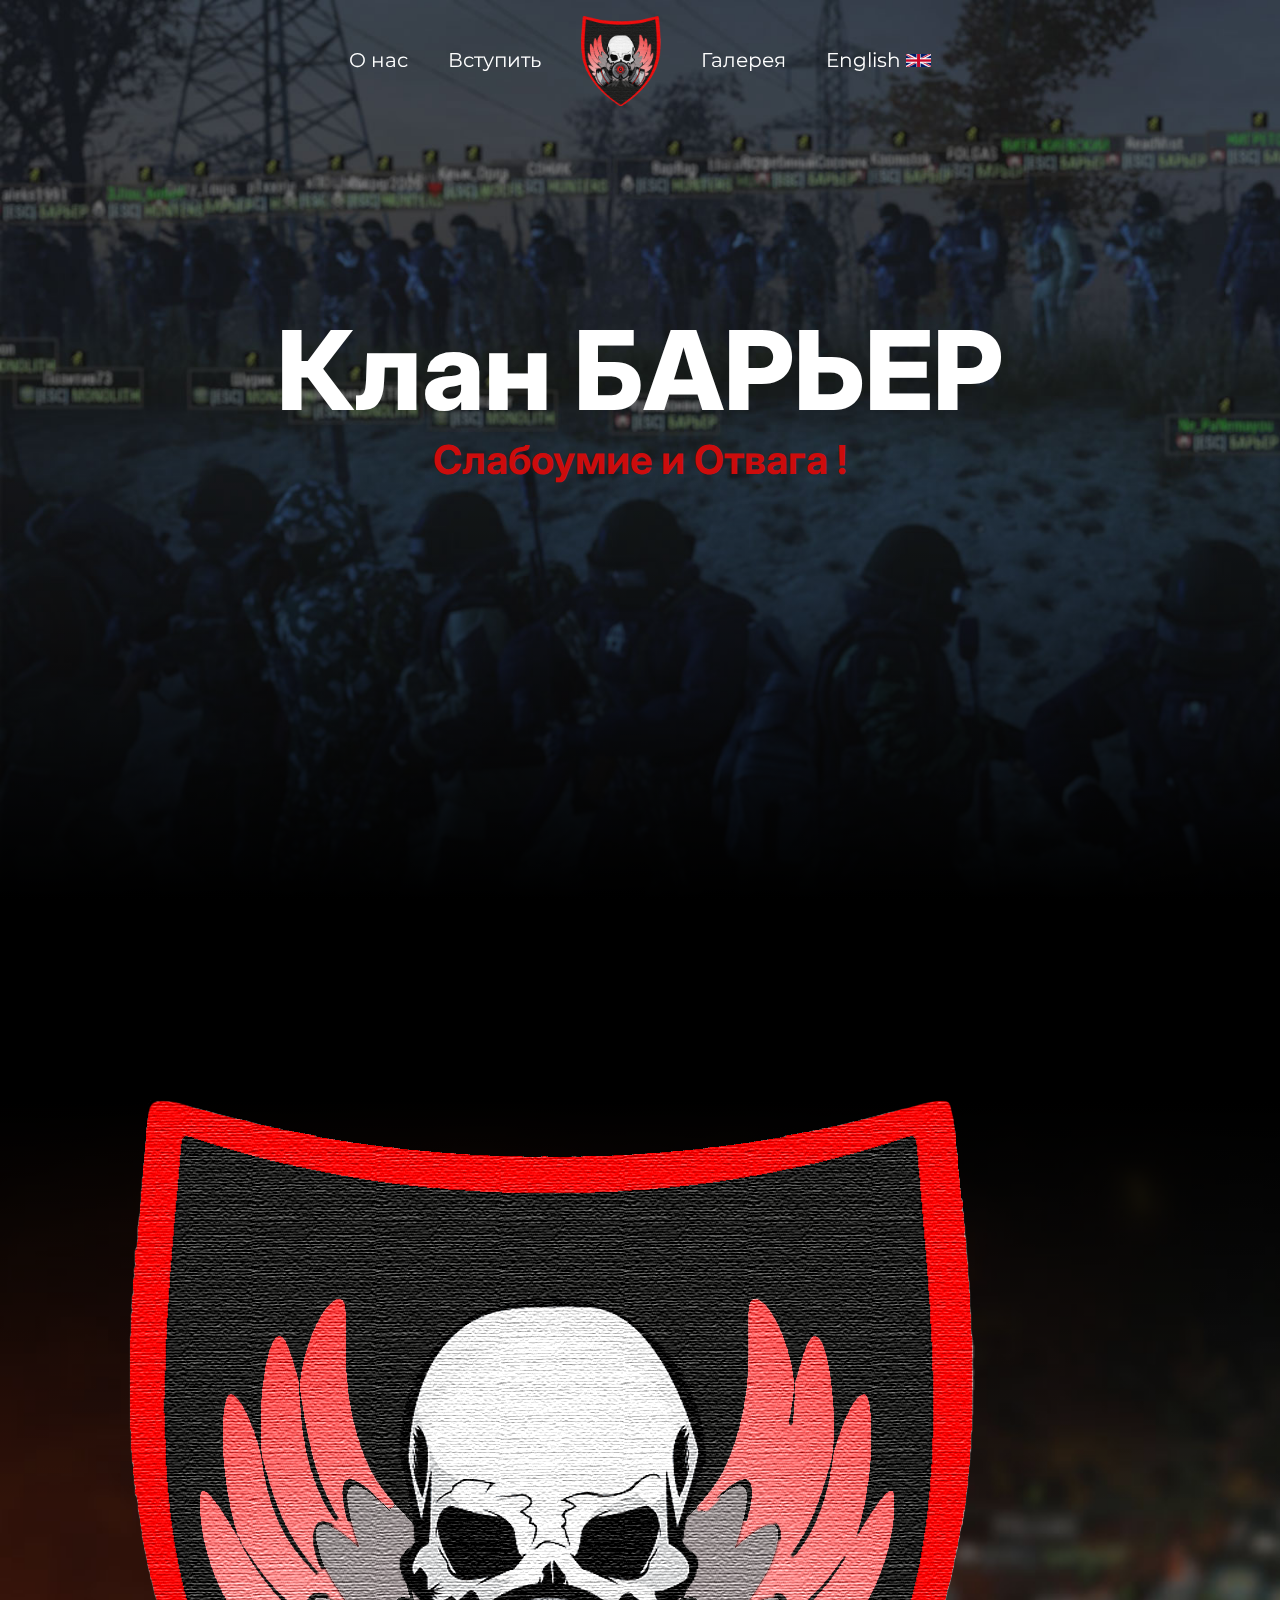
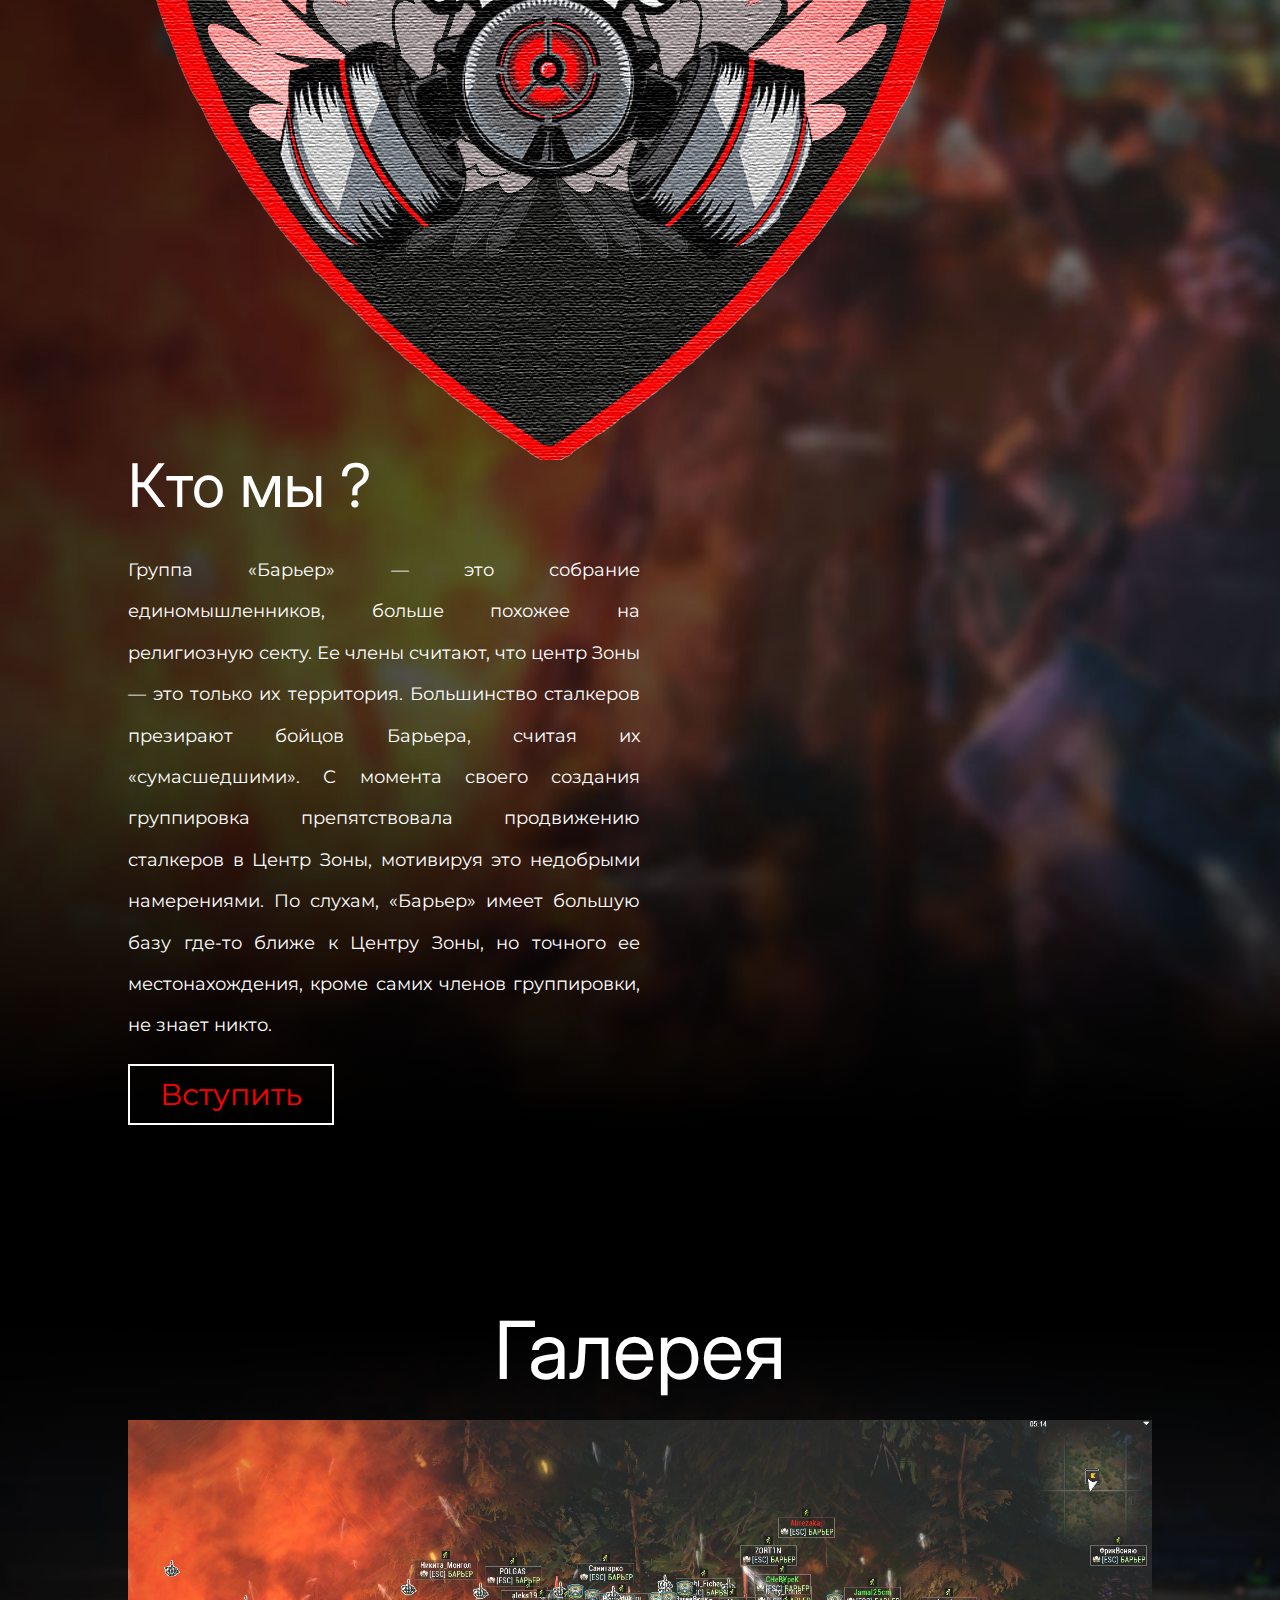
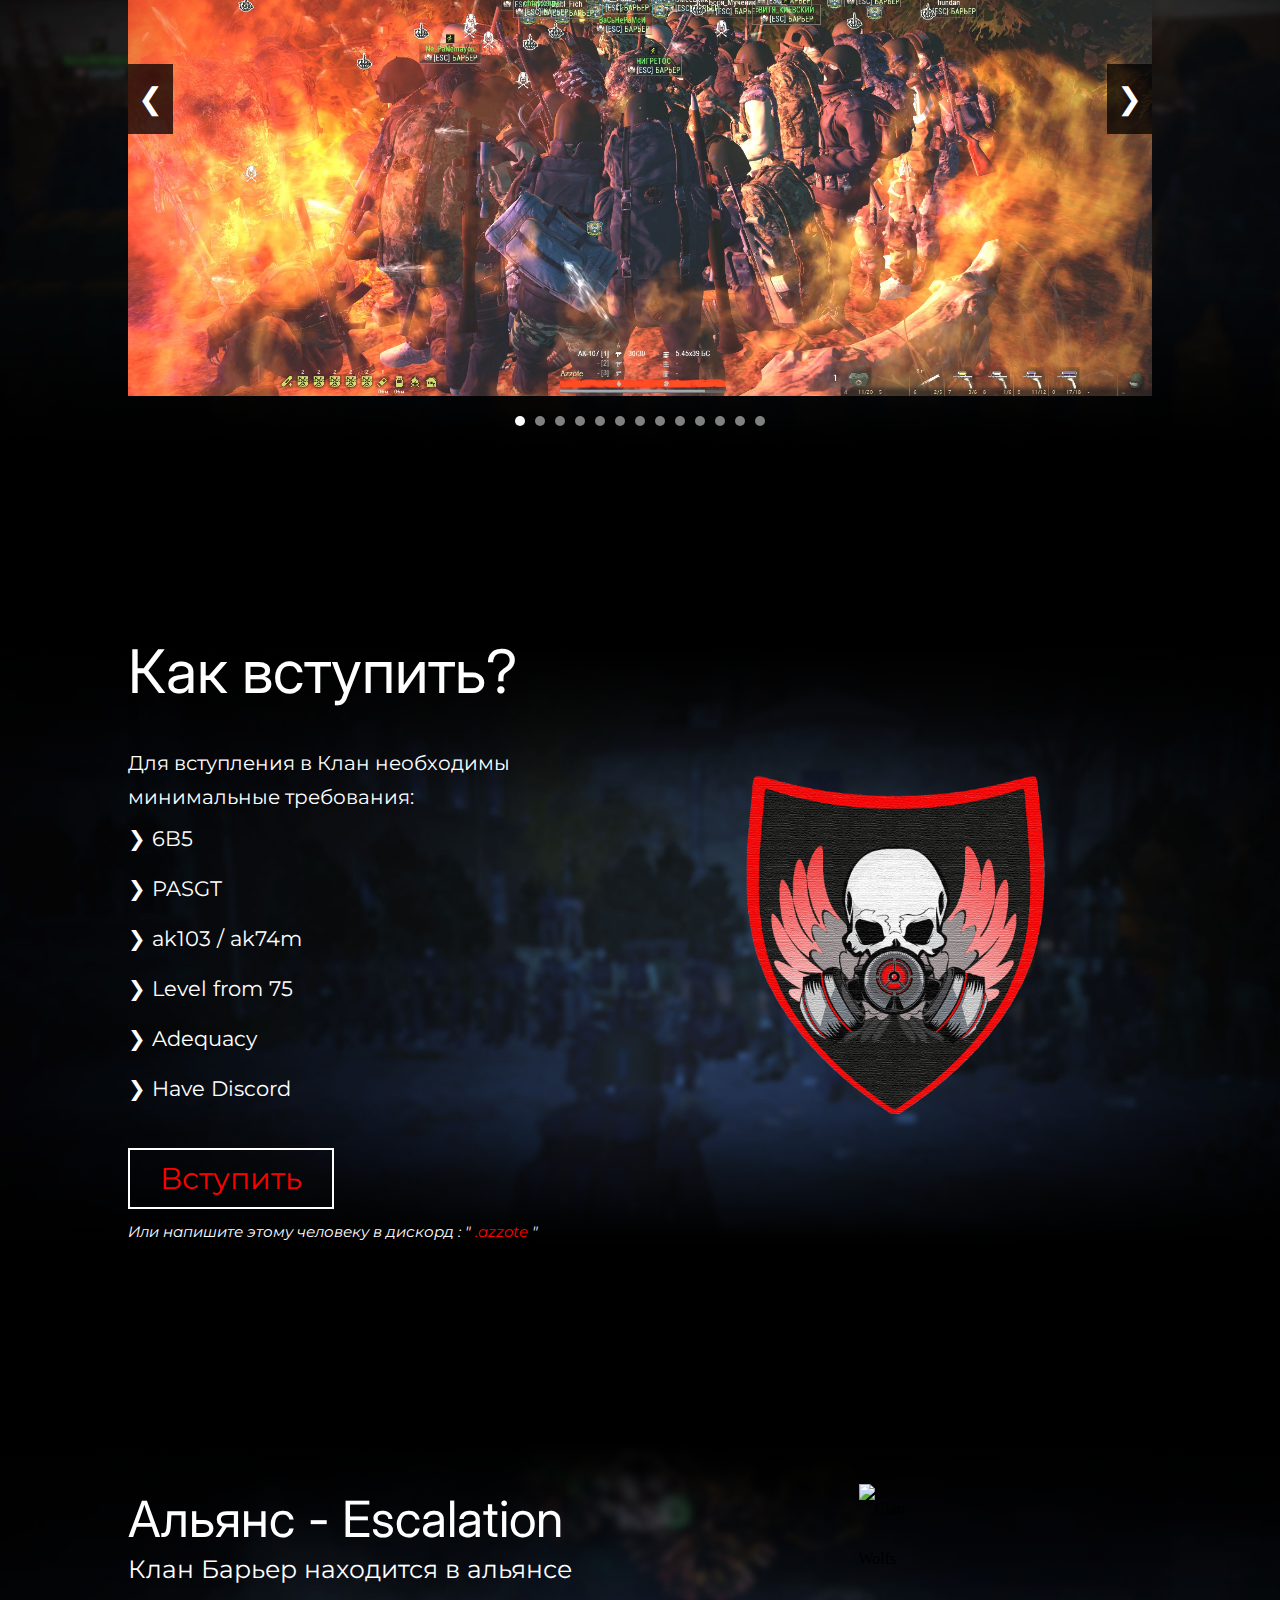
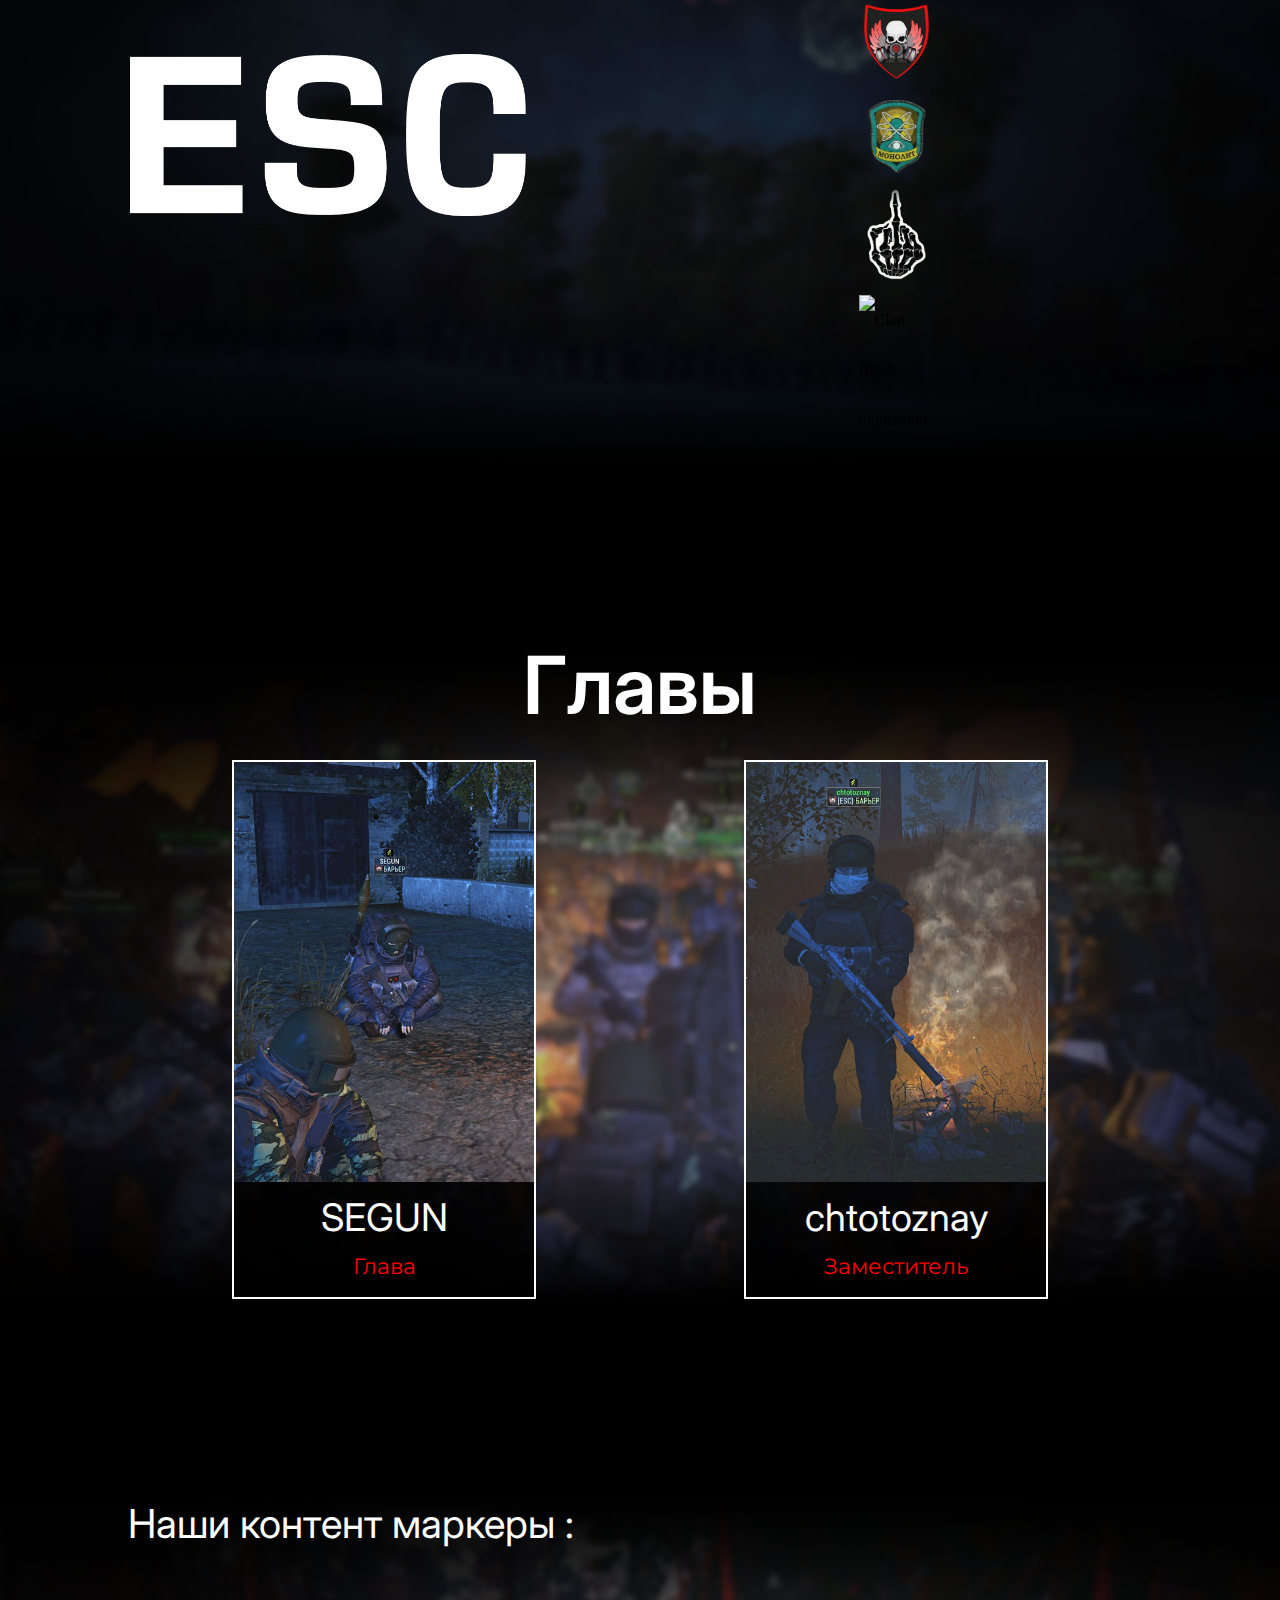
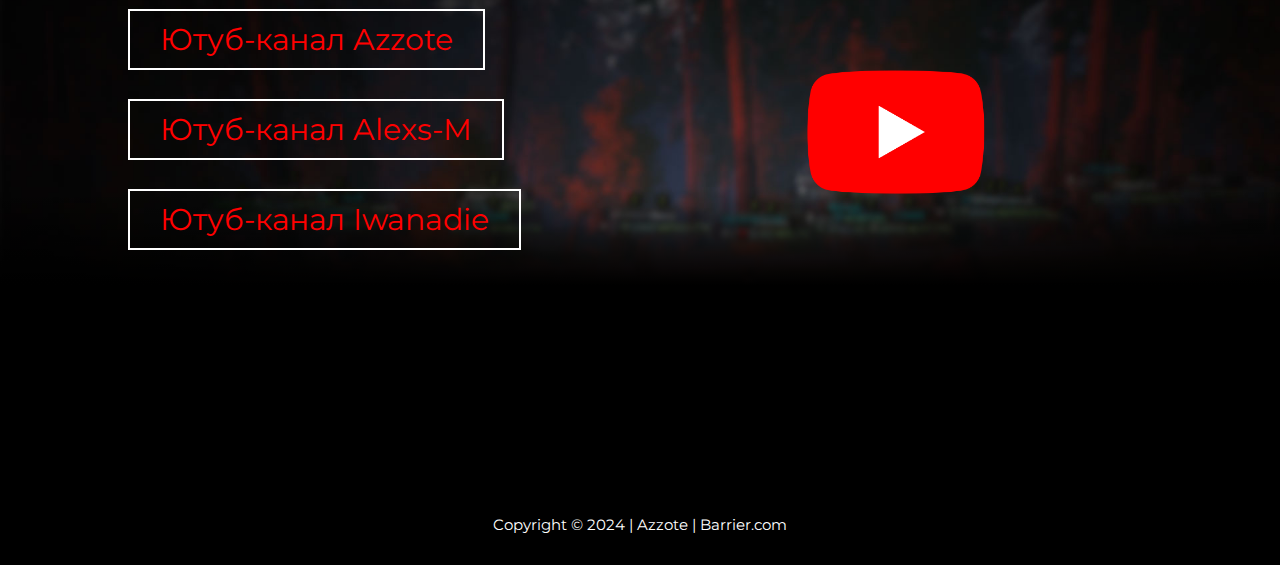
==== index-ru.html @ dd67d9db "Add files via upload" ====
<!DOCTYPE html>
<html lang="en">
<head>
    <meta charset="UTF-8">
    <meta name="viewport" content="width=device-width, initial-scale=1.0">
    <!--FONTS-->
    <link rel="preconnect" href="https://fonts.googleapis.com">
    <link rel="preconnect" href="https://fonts.gstatic.com" crossorigin>
    <link href="https://fonts.googleapis.com/css2?family=Chango&family=Concert+One&family=Montserrat:ital,wght@0,100..900;1,100..900&display=swap" rel="stylesheet">
    <link href="https://fonts.googleapis.com/css2?family=Chango&family=Concert+One&family=Inter:wght@100..900&family=Montserrat:ital,wght@0,100..900;1,100..900&display=swap" rel="stylesheet">
    <link href="https://fonts.googleapis.com/css2?family=Concert+One&display=swap" rel="stylesheet">
    <!--CSS-->
    <link href="style.css" rel="stylesheet">
    <!--ICONE-->
    <link rel="icon" type="image/x-icon" href="./images/logo.png">
    <!--TITLE-->
    <title>БАРЬЕР</title>
</head>
<body>

    <!--HEADER-->
    <header>
        <div class="degrader">
            <div class="content wrapper">
                <nav class="col col-6" id="nav">
                    <ul class="flex-centre row">
                        <li class="off"><a href="#qui-somment-nous">О нас</a></li>
                        <li><a href="#comment-intergrer">Вступить</a></li>
                        <li><img class="logo-nav" src="./images/logo.png" alt="логотип-клана"></li>
                        <li class="off"><a href="#galerie">Галерея</a></li>
                        <li><a href="./index.html">English <img class="langue off" src="./images/langue-anglais.png"></a></li>
                    </ul>
                </nav>
        
                <section class="banniere flex-centre colone col col-6">
                    <h1>Клан БАРЬЕР</h1>
                    <h2>Слабоумие и Отвага !</h2>
                </section>
            </div>
        </div>
    </header>

    <!--ZONE NOIR-->
    <section id="qui-somment-nous"  class="zone-noir"></section>

    <!--MAIN-->
    <main>
        <!--QUI SOMMENT NOUS-->
        <section class="qui-somment-nous">
            <div class="degrader-2">
                <div class="content wrapper">
                    <div class="col col-3 flex-centre">
                        <img src="./images/logo.png" alt="логотип-клана">
                    </div>
                    <div class="col col-3">
                        <h3>Кто мы ?</h3>
                        <p>Группа «Барьер» — это собрание единомышленников, больше похожее на религиозную секту. Ее члены считают, что центр Зоны — это только их территория. Большинство сталкеров презирают бойцов Барьера, считая их «сумасшедшими». С момента своего создания группировка препятствовала продвижению сталкеров в Центр Зоны, мотивируя это недобрыми намерениями. По слухам, «Барьер» имеет большую базу где-то ближе к Центру Зоны, но точного ее местонахождения, кроме самих членов группировки, не знает никто.</p>
                        <a href="#comment-intergrer">Вступить</a>
                    </div>
                </div>
            </div>
        </section>

        <!--ZONE NOIR-->
        <section id="galerie" class="zone-noir"></section>

        <!--GELERIE-->
        <section class="galerie">
            <div class="degrader-2">
                <div class="content wrapper">
                    <div class="col col-6">
                        <h3>Галерея</h3>
                        <div class="gallery-container">
                            <div class="gallery">
                                <img src="./images/galerie/galerie-1.jpg" alt="галерея изображений-1">
                                <img src="./images/galerie/galerie-2.jpg" alt="галерея изображений-2">
                                <img src="./images/galerie/galerie-3.png" alt="галерея изображений-3">
                                <img src="./images/galerie/galerie-4.png" alt="галерея изображений-4">
                                <img src="./images/galerie/galerie-5.jpg" alt="галерея изображений-5">
                                <img src="./images/galerie/galerie-6.jpg" alt="галерея изображений-6">
                                <img src="./images/galerie/galerie-7.jpg" alt="галерея изображений-7">
                                <img src="./images/galerie/galerie-8.jpg" alt="галерея изображений-8">
                                <img src="./images/galerie/galerie-9.jpg" alt="галерея изображений-9">
                                <img src="./images/galerie/galerie-10.jpg" alt="галерея изображений-10">
                                <img src="./images/galerie/galerie-11.jpg" alt="галерея изображений-11">
                                <img src="./images/galerie/galerie-12.jpg" alt="галерея изображений-12">
                                <img src="./images/galerie/galerie-13.jpg" alt="галерея изображений-13">
                            </div>
                            <div class="navigation">
                                <div class="prev">&#10094;</div>
                                <div class="next">&#10095;</div>
                            </div>
                            <div class="dots"></div>
                        </div>
                    </div>
                </div>
            </div>
        </section>

        <!--ZONE NOIR-->
        <section id="comment-intergrer" class="zone-noir"></section>

        <!--COMMENT INTEGRER-->
        <section class="comment-intergrer">
            <div class="degrader-2">
                <div class="content wrapper">
                    <div class="col col-3">
                        <h3>Как вступить?</h3>
                        <p>Для вступления в Клан необходимы минимальные требования:</p>
                        <ul class="back">
                            <li>&#10095; 6B5</li>
                            <li>&#10095; PASGT</li>
                            <li>&#10095; ak103 / ak74m</li>
                            <li>&#10095; Level from 75</li>
                            <li>&#10095; Adequacy</li>
                            <li>&#10095; Have Discord</li>
                        </ul>
                        <a href="https://discord.gg/MMHfWuxh">Вступить</a>
                        <p>Или напишите этому человеку в дискорд : "<span class="red"> .azzote </span>"</p>                    
                    </div>
                    <div class="col col-3 flex-centre">
                        <img src="./images/logo.png">
                    </div>
                </div>
            </div>
        </section>

        <!--ZONE NOIR-->
        <section id="ALIANCE" class="zone-noir"></section>

        <!--ALIANCE-->
        <section class="aliance">
            <div class="degrader-2">
                <div class="content wrapper">
                    <div class="col col-3">
                        <h3>Альянс - Escalation</h3>
                        <p>Клан Барьер находится в альянсе</p>
                        <div class="flex-off">
                            <img class="logo-ESC" src="./images/aliance/logo-ESC.png" alt="logo aliance Escalation">
                        </div>
                    </div>
                    <div class="col col-3 flex-centre colone liste-logo-clans">
                        <img src="./images/aliance/logo-wolfs.png" alt="Clan Wolfs">
                        <img src="./images/aliance/barriere.png" alt="Clan Barriere">
                        <img src="./images/aliance/monolith.png" alt="Clan Monolith">
                        <img src="./images/aliance/scorn.png" alt="Clan Scorn">
                        <img src="" alt="Clan Black inquisition">
                    </div>
                </div>
            </div>
        </section>

        <!--ZONE NOIR-->
        <section id="commandors" class="zone-noir"></section>

        <!--COMMANDERS-->
        <section class="commandors">
            <div class="degrader-2">
                <div class="content wrapper">
                    <div class="col col-6">
                        <h3>Главы</h3>
                    </div>
                    <div class="col col-3">
                        <div class="box">
                            <div>
                                <img src="./images/chef.jpg" alt="photo-chief">
                            </div>
                            <h4>SEGUN</h4>
                            <p>Глава</p>
                        </div>
                    </div>
                    <div class="col col-3">
                        <div class="box">
                            <div>
                                <img src="./images/sous-chef.jpg" alt="photo-sous-chief">
                            </div>
                            <h4>chtotoznay</h4>
                            <p>Заместитель</p>
                        </div>
                    </div>
                </div>
            </div>
        </section>

        <!--ZONE NOIR-->
        <section id="nos-mackers-de-contenue" class="zone-noir"></section>

        <!--NOS MACKERS DE CONTENUE-->
        <section class="nos-mackers-de-contenue">
            <div class="degrader-2">
                <div class="content wrapper">
                    <div class="col col-6">
                        <h3>Наши контент маркеры :</h3>
                    </div>
                    <div class="col col-3">
                        <ul>
                            <li><a href="https://www.youtube.com/channel/UCKwwTq1JqTWRzMQctlSP5Tg">Ютуб-канал Azzote</a></li>
                            <li><a href="https://www.youtube.com/@aleksm9999">Ютуб-канал Alexs-M</a></li>
                            <li><a href="https://www.youtube.com/@iwannadie5964">Ютуб-канал Iwanadie</a></li>
                        </ul>
                    </div>
                    <div class="col col-3 flex-centre">
                        <ul>
                            <img src="./images/logo_youtube.png">
                        </ul>
                    </div>
                </div>
            </div>
        </section>

    </main>

    <!--ZONE NOIR-->
    <section class="zone-noir"></section>

    <!--FOOTER-->
    <footer>
        <div class="degrader-2">
            <div class="content wrapper">
                <div class="col col-6">
                    <p>Copyright © 2024 | Azzote | Barrier.com</p>
                </div>
            </div>
        </div>
    </footer>

    <script src="script.js"></script>
</body>
</html>
---- style.css ----
/***********************BASE***********************/

html {
    scroll-behavior: smooth;
}

body {
    margin: 0;
    padding: 0;
}

main {
    margin: 0;
    padding: 0;
}

ul {
    list-style-type: none;
    padding: 0;
}

a {
    text-decoration: none;
}

.zone-noir {
    background-color: black;
    height: 200px;
}

h1, h2, h3, h4, h5 {
    font-family: "Inter", sans-serif;
}

/*font-family: "Concert One", sans-serif;*/

p, a, li {
    font-family: "Montserrat", sans-serif;
}

.degrader-2 {
    background-image: linear-gradient(to bottom, #000000, #ffffff00, #ffffff00, #ffffff00, #000000);
}

/***FLEX***/

.flex {
    display: flex;
}

.flex-centre {
    display: flex;
    justify-content: center;
    align-items: center;
}

.row {
    flex-direction: row;
}

.colone {
    flex-direction: column;
}

/***********************GRILLE-RESPONSIVE***********************/

.wrapper {
    width: 1024px;
    height: auto;
    margin: 0 auto;
}

.content {
    display: flex;
    flex-wrap: wrap;
    flex-direction: row;
}

.col {
    line-height: 50px;
}

.col-1 {
    flex-basis: calc(100% / 6);
    background-color: rgb(14, 14, 198);
    overflow: hidden;
}

.col-2 {
    flex-basis: calc(100% / 3);
    background-color: red;
    overflow: hidden;
}

.col-3 {
    flex-basis: calc(100% / 2);
}

.col-4 {
    flex-basis: calc(100% * 2 / 3);
    background-color: blueviolet;
}

.col-5 {
    flex-basis: calc(100% * 5 / 6);
    background-color: rgb(229, 229, 16);
}

.col-6 {
    flex-basis: calc(100%);
}

@media (max-width: 480px) {

    .wrapper {
        width: 100%;
    }

    .col-1, .col-2, .col-3, .col-4, .col-5, .col-6 {
        flex-basis: 100%
    }

    .off {
        display: none;
    }

    h3 {
        font-weight: 400;
    }

}  

/***********************HEADER***********************/

header {
    background-image: url("./images/fonds/banniere.jpg");
    background-size: cover;
    height: 100vh;
}

.degrader {
    background-image: linear-gradient(to bottom, #ffffff00, #ffffff00, #000000);
    height: 100vh;
}

/************NAV************/

header nav {
    transition: background-color 0.4s ease;
    position: fixed;
    z-index: 1;
    left: 0;
    right: 0;
    margin: 0 auto;
}

header nav li {
    cursor: pointer;
    margin-right: 40px;
    transition: 0.4s all;
}

header nav li:last-child {
    margin-right: 0;
}

header nav .li-nav-un, .li-nav-deux, .li-nav-trois, .li-nav-quatre, .li-nav-cinq {
    animation: appear 1s ease forwards;
    transform: translateY(-50px);
    opacity: 0;
}

header nav .li-nav-un {
    animation: appear 1s ease forwards;
}

header nav .li-nav-deux {
    animation: appear 1.2s ease forwards;
}

header nav .li-nav-trois {
    animation: appear 1.4s ease forwards;
}

header nav .li-nav-quatre {
    animation: appear 1.6s ease forwards;
}

header nav .li-nav-cinq {
    animation: appear 1.8s ease forwards;
}

@keyframes appear {
    from {
        opacity: 0; 
        transform: translateY(-50px);
    }
    to {
        opacity: 1;
        transform: translateY(0px);
    }
}

header nav li a {
    cursor: pointer;
    font-weight: 400;
    color: rgb(255, 255, 255);
    font-size: 20px;
    transition: 0.4s all;
}

header nav li a:hover {
    color: rgb(168, 168, 168);
}

header nav .li-nav-cinq a:hover img {
    opacity: 0.5;
}

header nav .li-nav-cinq:hover {
    transform: scale(0.5);
}

.logo-nav {
    transition: width 0.4s ease;
    display: block;
    width: 80px;
}

.langue {
    width: 25px;
    height: 13px;
    transition: 0.4s all;
}

@media (max-width: 480px) {

    header nav li a {
        font-size: 15px;
    }

}  

/************BANNIERE************/

.banniere {
    height: 100vh;
}

.banniere h1 {
    font-weight: 800;
    color: white;
    text-align: center;
    font-size: 110px;
    margin: 150px 0 40px ;
}

.banniere h2 {
    font-weight: 700;
    text-align: center;
    color: rgb(204, 12, 12);
    font-size: 40px;
    margin: 0 0 220px 0;
}

@media (max-width: 480px) {

    .banniere h1 {
        font-size: 35px;
        margin: 150px 0 0 0 ;
    }

    .banniere h2 {
        font-size: 20px;
        margin: 0 0 170px 0;
    }

}  

/***********************MAIN***********************/

/************QUI SOMMENT NOUS************/

.qui-somment-nous {
    background-image: url("./images/fonds/fond-1.jpg");
    background-size: cover;
}

.logo-aparaissante img {
    width: 350px;
    object-fit: cover;
    opacity: 0;
    transition: opacity 0.5s ease-in-out;
}

.logo-aparaissante img.visible {
    opacity: 1;
}

.qui-somment-nous h3 {
    font-weight: 400;
    text-align: start;
    color: rgb(255, 255, 255);
    font-size: 60px;
    margin: 0 0 0 0;
}

.qui-somment-nous p {
    font-weight: 400;
    text-align: justify;
    color: rgb(255, 255, 255);
    line-height: 2.3;
    font-size: 18px;
    margin: 40px 0 23px 0;
}

.qui-somment-nous a {
    font-weight: 400;
    text-align: justify;
    color: rgb(255, 0, 0);
    border: 2px solid #ffffff;
    padding: 10px 30px;
    margin: 0;
    font-size: 30px;
    transition: 0.4s all;
}

.qui-somment-nous a:hover {
    color: rgb(138, 0, 0);
}

@media (max-width: 480px) {

    .qui-somment-nous img {
        width: 180px;
    }

    .qui-somment-nous h3 {
        text-align: center;
        font-size: 35px;
        margin: 40px 0 20px 0;
    }

    .qui-somment-nous p {
        line-height: 2.4;
        font-size: 15px;
        margin: 0 30px 23px 30px;
    }
    
    .qui-somment-nous a {
        margin: 0 0 0 30px;
        font-size: 30px;
    }
    
}  

/************GALERIE************/

.galerie {
    background-image: url("./images/fonds/fond-2.jpg");
    background-size: cover;
}

.galerie h3 {
    font-weight: 400;
    text-align: center;
    color: rgb(255, 255, 255);
    font-size: 80px;
    margin: 0 0 45px 0;
}

.gallery-container {
    position: relative;
    overflow: hidden;
}

.gallery {
    display: flex;
}

.gallery img {
    width: 100%;
    transition: transform 0.5s ease;
}

.navigation {
    margin: 0;
    position: absolute;
    top: 39%;
    width: 100%;
    display: flex;
    justify-content: space-between;
    align-items: center;
}

.prev, .next {
    cursor: pointer;
    font-size: 30px;
    color: white;
    background-color: rgba(0, 0, 0, 0.75);
    padding: 10px;
}

.dots {
    text-align: center;
    margin: 0 0 0 0;
}

.dot {
    background-color: rgba(255, 255, 255, 0.5);
    display: inline-block;
    height: 10px;
    width: 10px;
    border-radius: 50%;
    margin: 0 5px;
}

.dot.active {
    background-color: rgb(255, 255, 255);
}

@media (max-width: 480px) {

    .galerie h3 {
        font-size: 35px;
        margin: 0 0 20px 0;
    }

    .navigation {
        top: 32%;
        width: 100%;
    }
} 

/************COMMENT INTERGRER************/

.comment-intergrer {
    background-image: url("./images/fonds/fond-3.jpg");
    background-size: cover;
}

.comment-intergrer h3 {
    font-weight: 400;
    text-align: start;
    color: rgb(255, 255, 255);
    font-size: 60px;
    margin: 0 0 50px 0;
}

.comment-intergrer p {
    font-size: 20px;
    text-align: start;
    color: white;
    margin: 0 0 0 0;
    line-height: 1.7;
}

.comment-intergrer ul {
    margin: 0 0 40px 0;
}

.comment-intergrer li {
    font-size: 21px;
    text-align: start;
    color: white;
}

.comment-intergrer img {
    width: 300px;
}

.comment-intergrer a {
    font-weight: 400;
    text-align: start;
    color: rgb(255, 0, 0);
    border: 2px solid #ffffff;
    padding: 10px 30px;
    font-size: 30px;
    margin: 0;
    transition: 0.4s all;
}

.comment-intergrer a:hover {
    color: rgb(138, 0, 0);
}

.comment-intergrer p:last-child {
    font-style: italic;
    font-size: 15px;
    margin: 10px 0 0 0;
}

.red {
    color: red;
}


@media (max-width: 480px) {

    .comment-intergrer h3 {
        font-size: 35px;
        margin: 0 30px 40px 20px;
    }
    
    .comment-intergrer p {
        font-size: 18px;
        line-height: 1.3;
        margin: 0 0 0 20px;
    }
    
    .comment-intergrer ul {
        margin: 10px 0 30px 30px;
    }
    
    .comment-intergrer li {
        font-size: 21px;
    }
    
    .comment-intergrer a {
        margin: 0 0 0 30px;
        font-size: 30px;
    }

    .comment-intergrer img {
        display: none;
    }

    .comment-intergrer p:last-child {
        font-size: 13px;
        margin: 15px 0 0 30px;
    }

} 

/************ALIANCE************/

.aliance {
    background-image: url("./images/fonds/fond-4.jpg");
    background-size: cover;
}

.aliance h3 {
    font-weight: 400;
    text-align: start;
    color: rgb(255, 255, 255);
    font-size: 50px;
    margin: 50px 0 0 0;
}

.aliance p {
    font-weight: 400;
    text-align: start;
    color: rgb(255, 255, 255);
    font-size: 25px;
    margin: 0 0 50px 0;
}

.aliance .logo-ESC {
    width: 400px;
}

.aliance .liste-logo-clans {
    margin: 40px 0 0 0;
}

.aliance .liste-logo-clans img {
    width: 75px;
    margin-bottom: 15px;
    transition: 0.3s all;
}

.aliance .liste-logo-clans img:hover {
    transform: scale(1.5);
}

@media (max-width: 480px) {

    .aliance h3 {
        text-align: center;
        font-size: 35px;
        margin: 0 0 0 0;
    }
    
    .aliance p {
        text-align: center;
        font-size: 18px;
        margin: 0 0 30px 0;
    }
    
    .aliance .logo-ESC {
        width: 250px;
        margin: 0;
    }

    .aliance .liste-logo-clans {
        margin: 70px 0 0 0;
    }
    
    .aliance .liste-logo-clans img {
        width: 90px;
        margin-bottom: 12px;
        transition: 0.3s all;
    }

    .flex-off {
        display: flex;
        justify-content: center;
    }

    .aliance .liste-logo-clans img:hover {
        transform: scale(1.3);
    }

} 


/************COMMANDOS************/

.commandors {
    background-image: url("./images/fonds/fond-5.jpg");
    background-size: cover;
}

.commandors h3, .commandors h4, .commandors p {
    text-align: center;
    color: rgb(255, 255, 255);
}

.commandors h3 {
    font-weight: 600;
    font-size: 80px;
    margin: 0 0 50px 0;
}

.commandors h4 {
    font-weight: 400;
    font-size: 38px;
    margin: 10px 0 0 0;
}

.commandors p {
    font-size: 22px;
    color: red;
    margin: 0 0 5px 0;
}

.commandors img {
    display: block;
    width: 300px;
    margin: 0 0 0 0;
}

.commandors .box {
    background-color: #000000ce;
    border: 2px solid rgb(255, 255, 255);
    width: fit-content;
    margin: auto;
}

@media (max-width: 480px) {

    .commandors h3 {
        font-size: 35px;
        margin: 0 0 20px 0;
    }
    
    .commandors .box {
        margin-bottom: 50px;
    }
} 

/************nos-mackers-de-contenue************/

.nos-mackers-de-contenue {
    background-image: url("./images/fonds/fond-6.jpg");
    background-size: cover;
}

.nos-mackers-de-contenue h3  {
    font-weight: 400;
    text-align: start;
    color: rgb(255, 255, 255);
    font-size: 40px;
    margin: 0 0 50px 0;
}

.nos-mackers-de-contenue a, .nos-mackers-de-contenue li  {
    color: #ffffff;
}

.nos-mackers-de-contenue li  {
    margin: 0 0 35px 0;
}

.nos-mackers-de-contenue a {
    font-weight: 400;
    text-align: justify;
    color: rgb(255, 0, 0);
    border: 2px solid #ffffff;
    padding: 10px 30px;
    font-size: 30px;
    transition: 0.4s all;
}

.nos-mackers-de-contenue a:hover {
    color: rgb(138, 0, 0);
}

.nos-mackers-de-contenue img {
    width: 180px;
}

@media (max-width: 480px) {

    .nos-mackers-de-contenue h3  {
        font-size: 25px;
        margin: 0 0 30px 20px;
    }

    .nos-mackers-de-contenue li  {
        margin: 0 0 20px 0;
    }

    .nos-mackers-de-contenue a {
        font-size: 15px;
        margin: 0 0 0 35px;
    }

    .nos-mackers-de-contenue img {
        display: none;
    }

} 

/***********************FOOTER***********************/

footer {
    background-color: #000000;
    background-size: cover;
}

footer p {
    color: white;
    text-align: center;
    font-size: 15px;
}

@media (max-width: 480px) {

    footer p {
        font-size: 12px;
    }

}
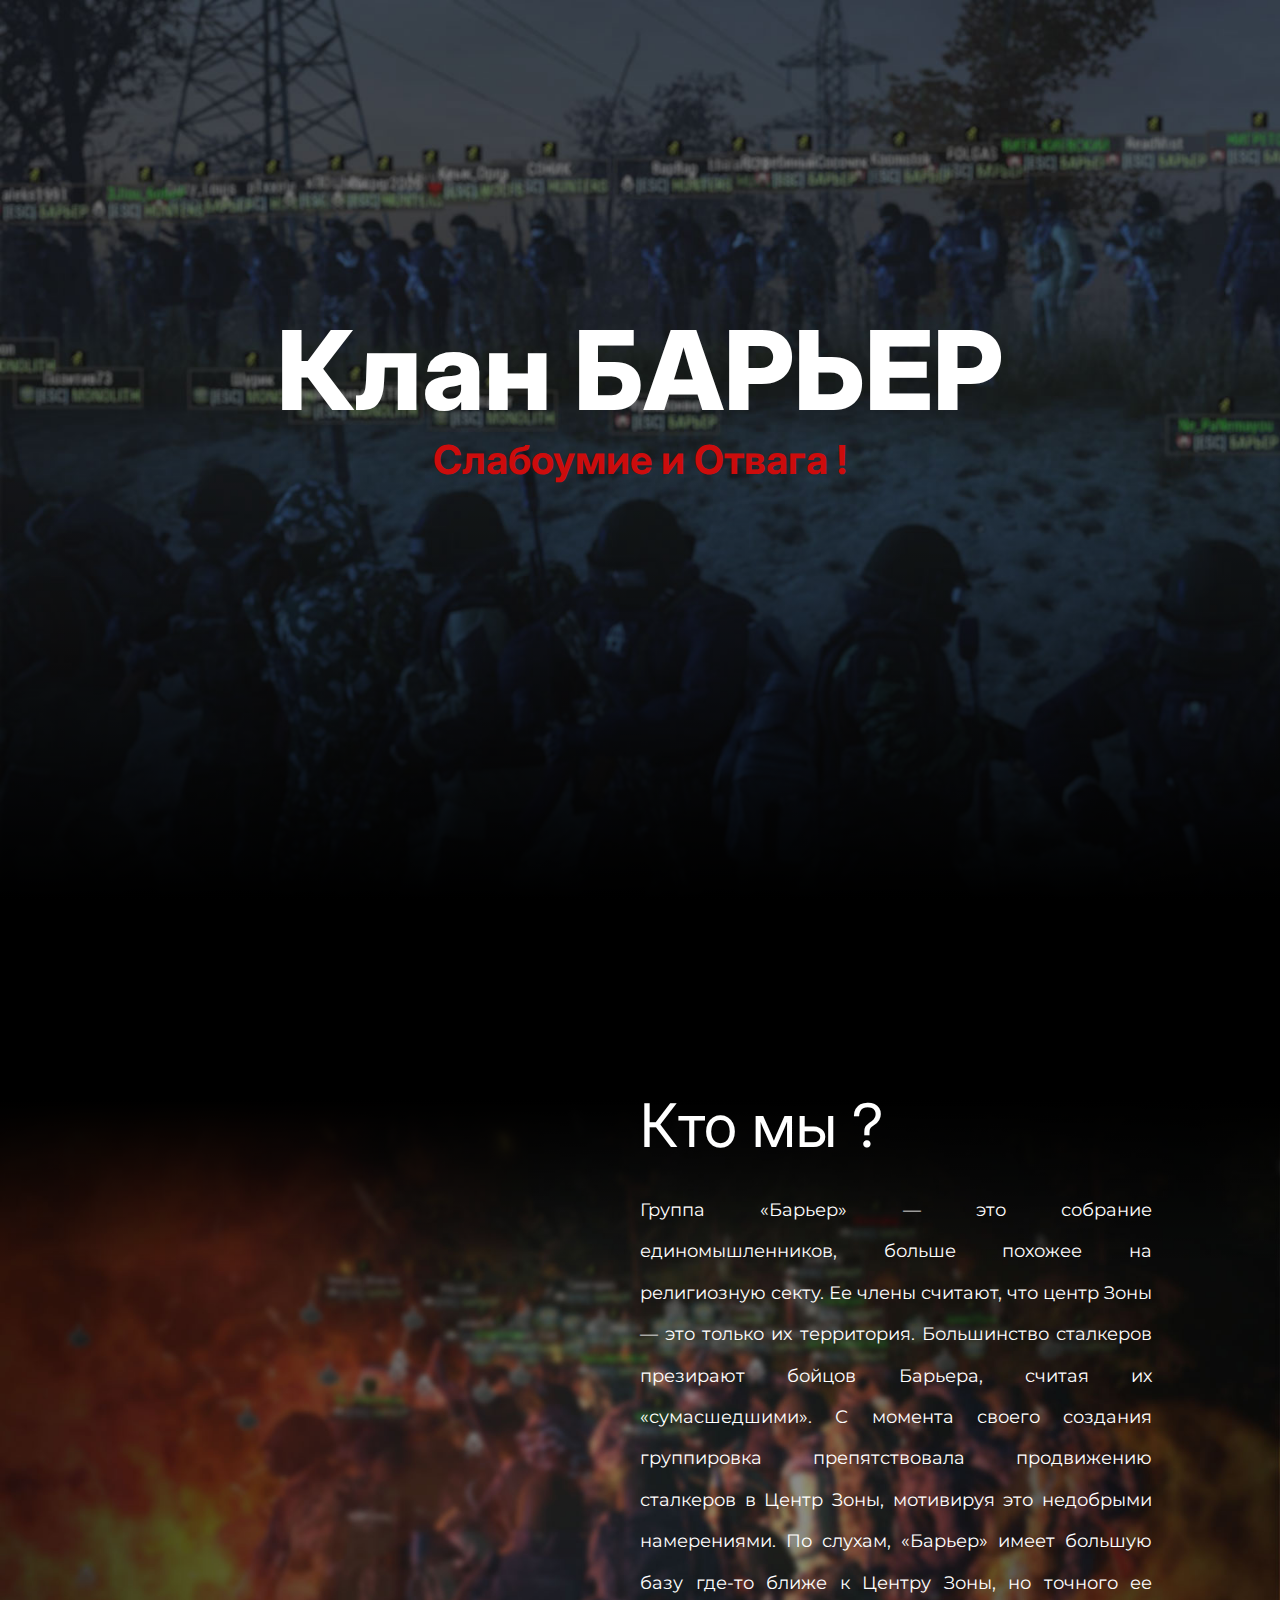
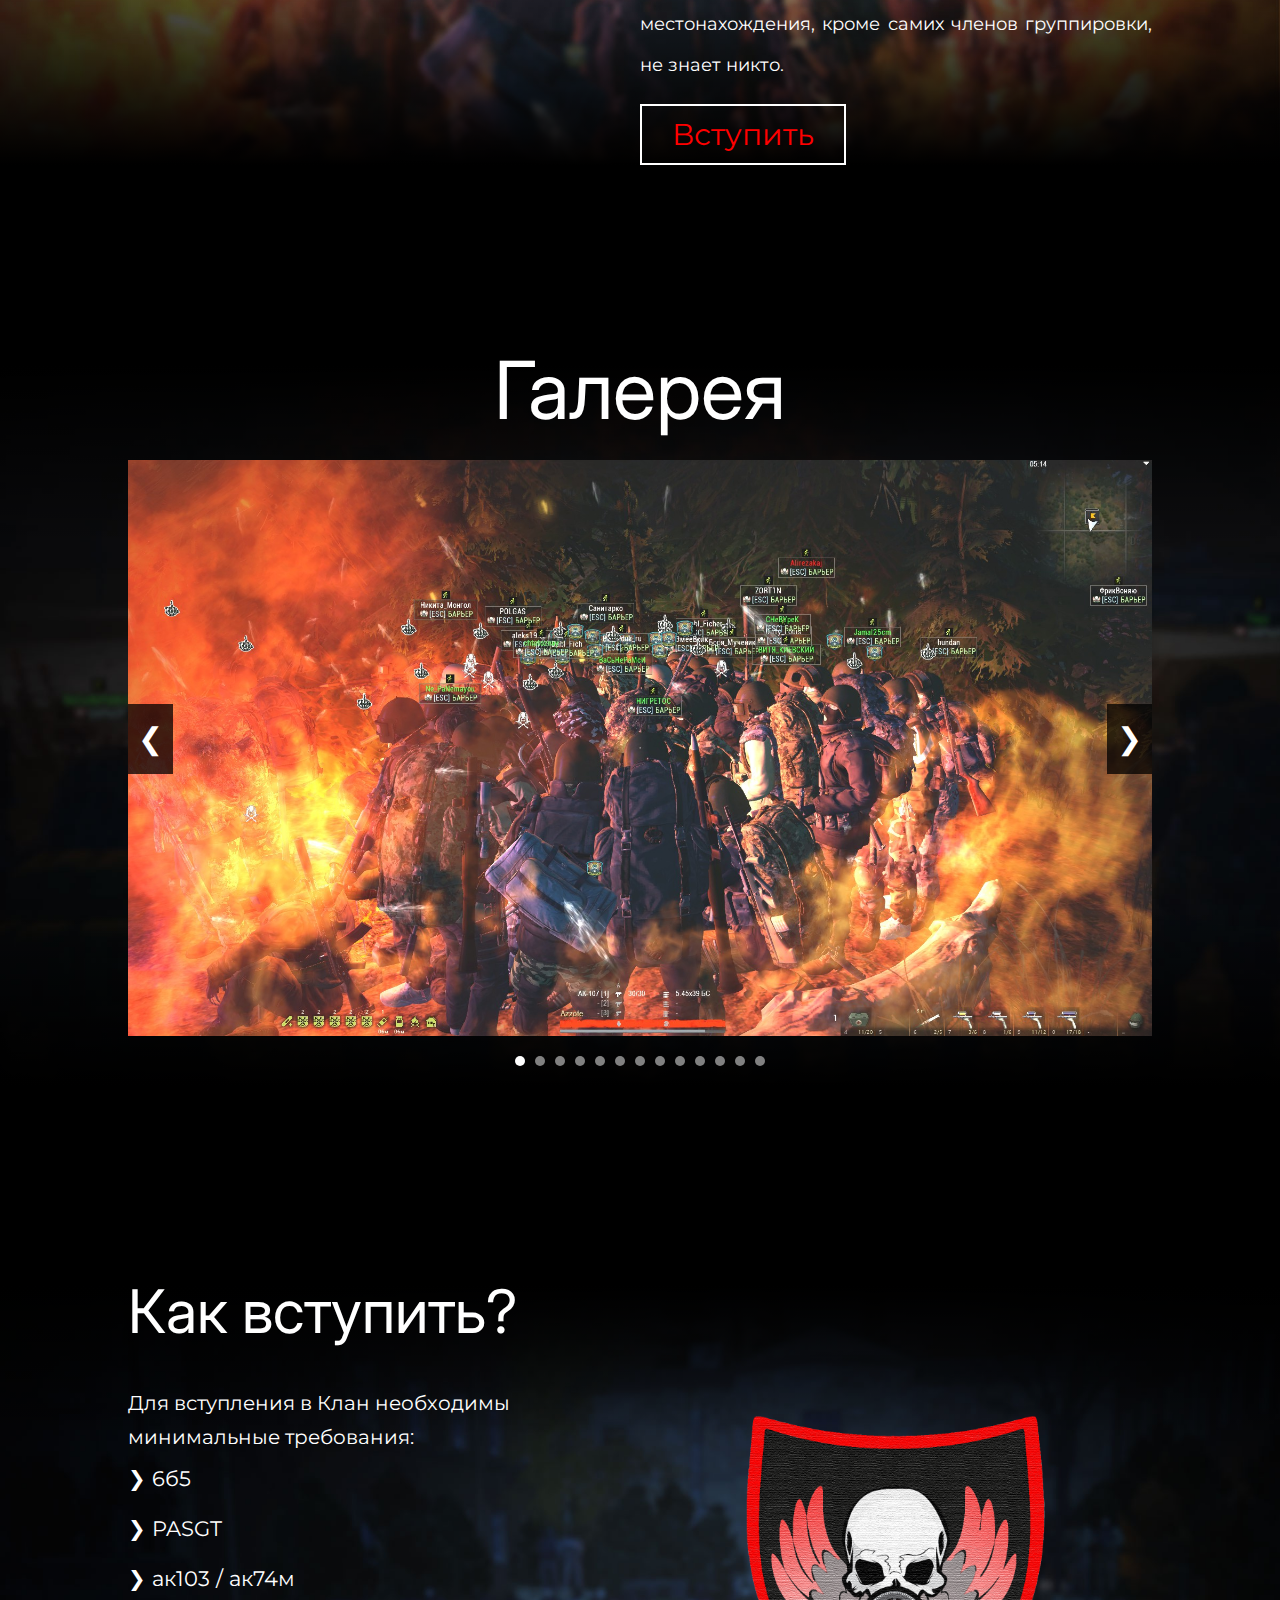
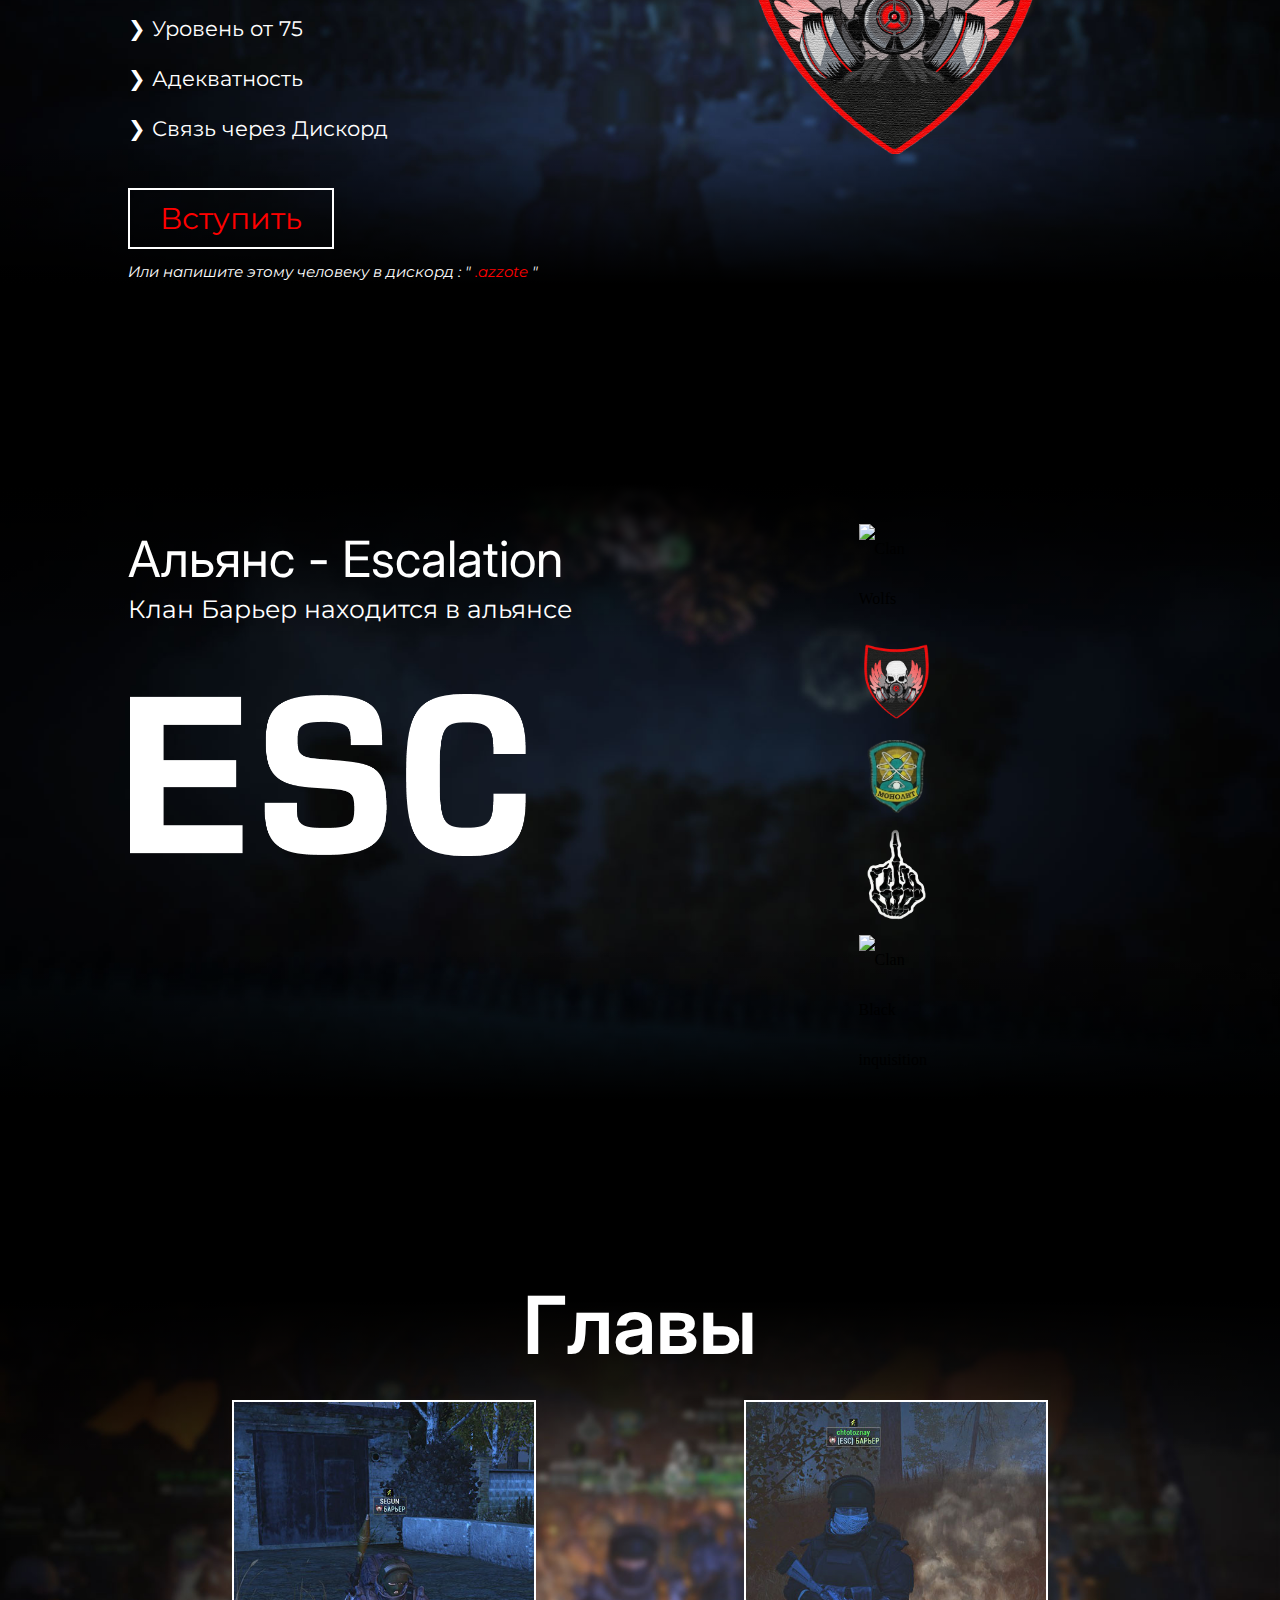
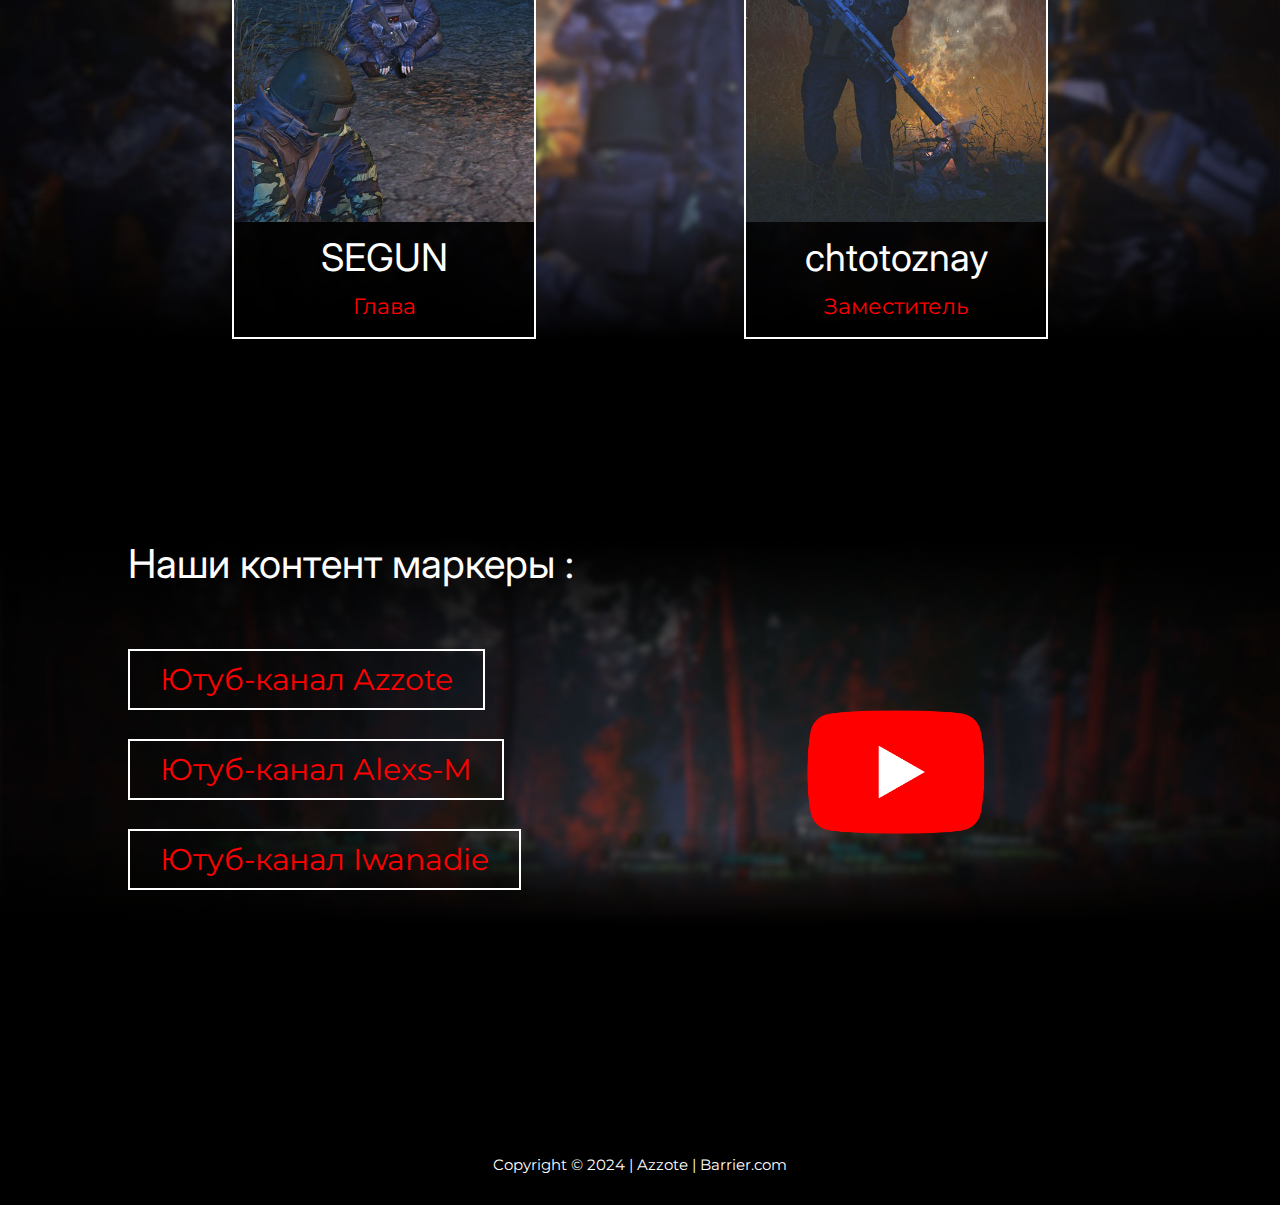
==== commit fb858d0d: "Add files via upload" ====
--- a/index-ru.html
+++ b/index-ru.html
@@ -24,11 +24,11 @@
             <div class="content wrapper">
                 <nav class="col col-6" id="nav">
                     <ul class="flex-centre row">
-                        <li class="off"><a href="#qui-somment-nous">О нас</a></li>
-                        <li><a href="#comment-intergrer">Вступить</a></li>
-                        <li><img class="logo-nav" src="./images/logo.png" alt="логотип-клана"></li>
-                        <li class="off"><a href="#galerie">Галерея</a></li>
-                        <li><a href="./index.html">English <img class="langue off" src="./images/langue-anglais.png"></a></li>
+                        <li class="li-nav-un off"><a href="#qui-somment-nous">О нас</a></li>
+                        <li class="li-nav-deux"><a href="#comment-intergrer">Вступить</a></li>
+                        <li class="li-nav-trois"><img class="logo-nav" src="./images/logo.png" alt="логотип-клана"></li>
+                        <li class="li-nav-quatre off"><a href="#galerie">Галерея</a></li>
+                        <li class="li-nav-cinq"><a href="./index.html">English <img class="langue off" src="./images/langue-anglais.png"></a></li>
                     </ul>
                 </nav>
         
@@ -49,7 +49,7 @@
         <section class="qui-somment-nous">
             <div class="degrader-2">
                 <div class="content wrapper">
-                    <div class="col col-3 flex-centre">
+                    <div class="col col-3 flex-centre logo-aparaissante img">
                         <img src="./images/logo.png" alt="логотип-клана">
                     </div>
                     <div class="col col-3">
@@ -108,12 +108,12 @@
                         <h3>Как вступить?</h3>
                         <p>Для вступления в Клан необходимы минимальные требования:</p>
                         <ul class="back">
-                            <li>&#10095; 6B5</li>
+                            <li>&#10095; 6б5</li>
                             <li>&#10095; PASGT</li>
-                            <li>&#10095; ak103 / ak74m</li>
-                            <li>&#10095; Level from 75</li>
-                            <li>&#10095; Adequacy</li>
-                            <li>&#10095; Have Discord</li>
+                            <li>&#10095; ак103 / ак74м</li>
+                            <li>&#10095; Уровень от 75</li>
+                            <li>&#10095; Адекватность</li>
+                            <li>&#10095; Связь через Дискорд</li>
                         </ul>
                         <a href="https://discord.gg/MMHfWuxh">Вступить</a>
                         <p>Или напишите этому человеку в дискорд : "<span class="red"> .azzote </span>"</p>                    
--- a/style.css
+++ b/style.css
@@ -286,7 +286,7 @@
     background-size: cover;
 }
 
-.logo-aparaissante img {
+.qui-somment-nous img {
     width: 350px;
     object-fit: cover;
     opacity: 0;
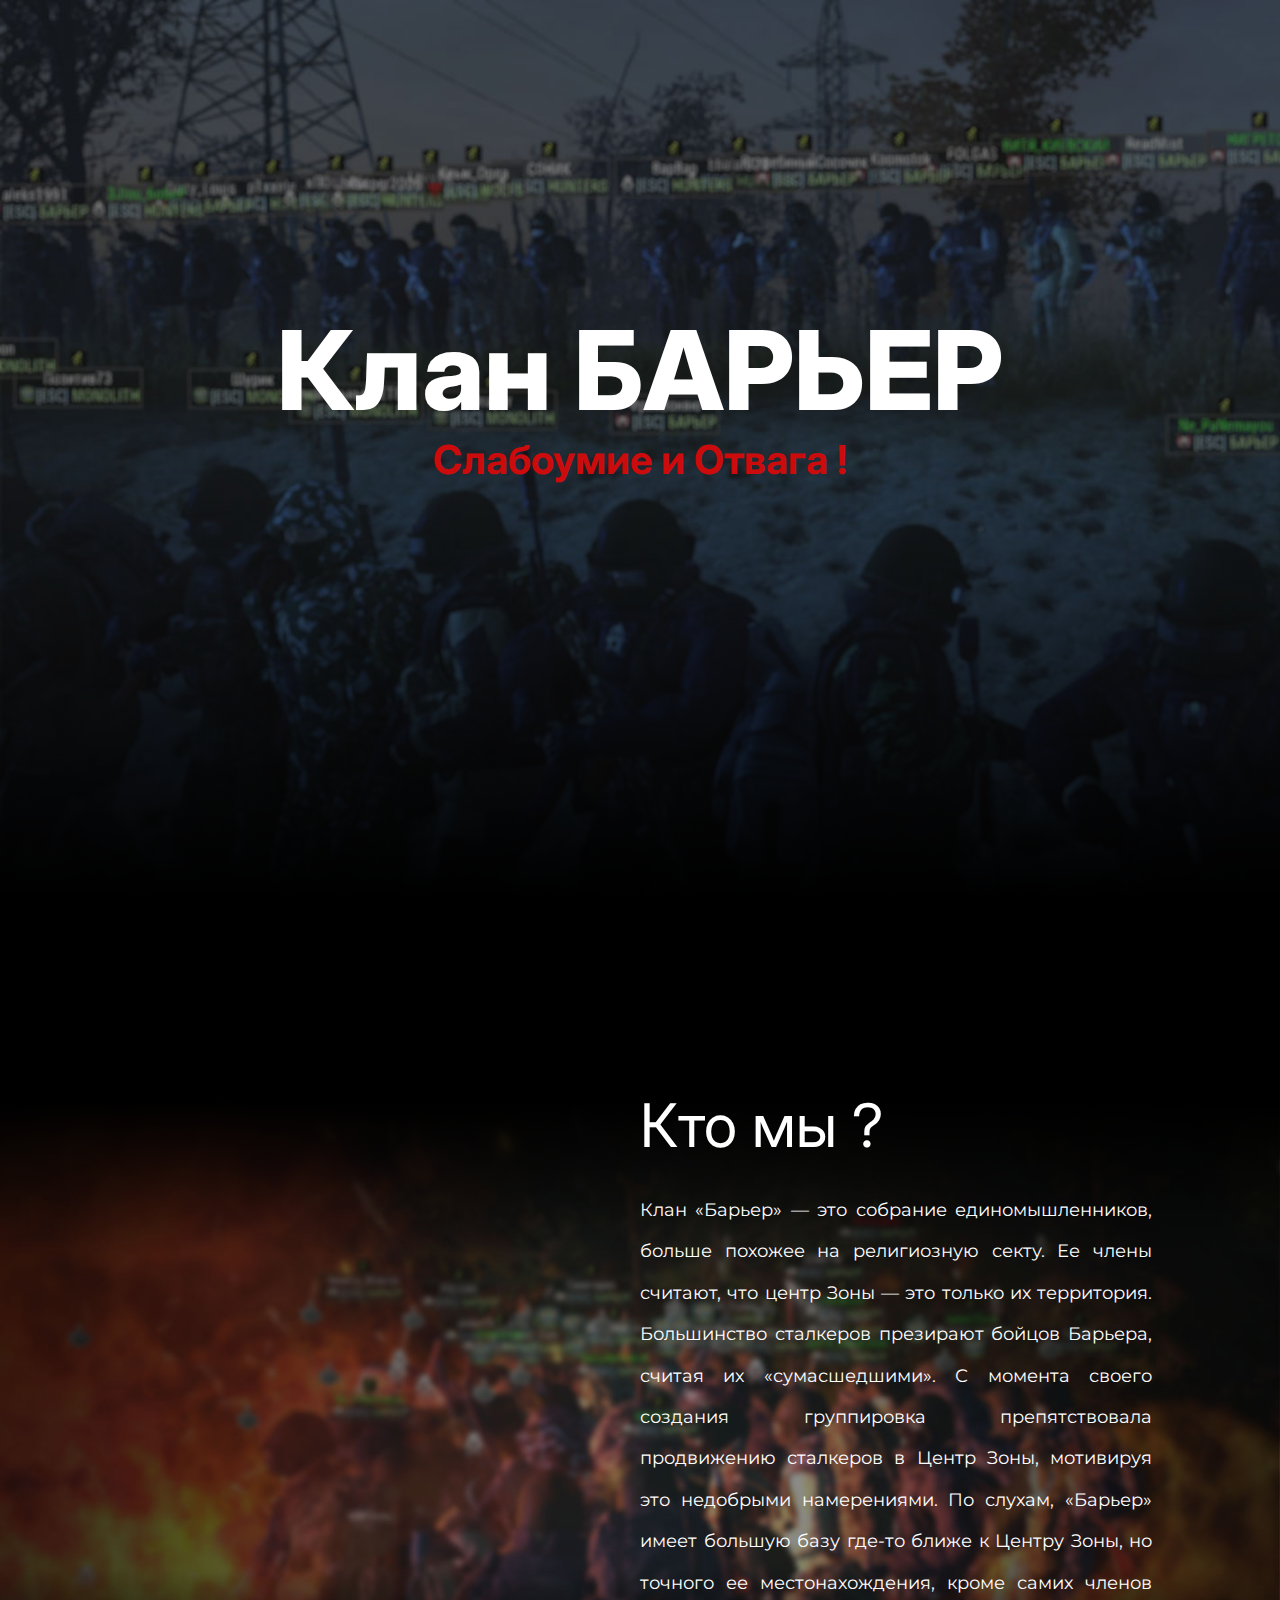
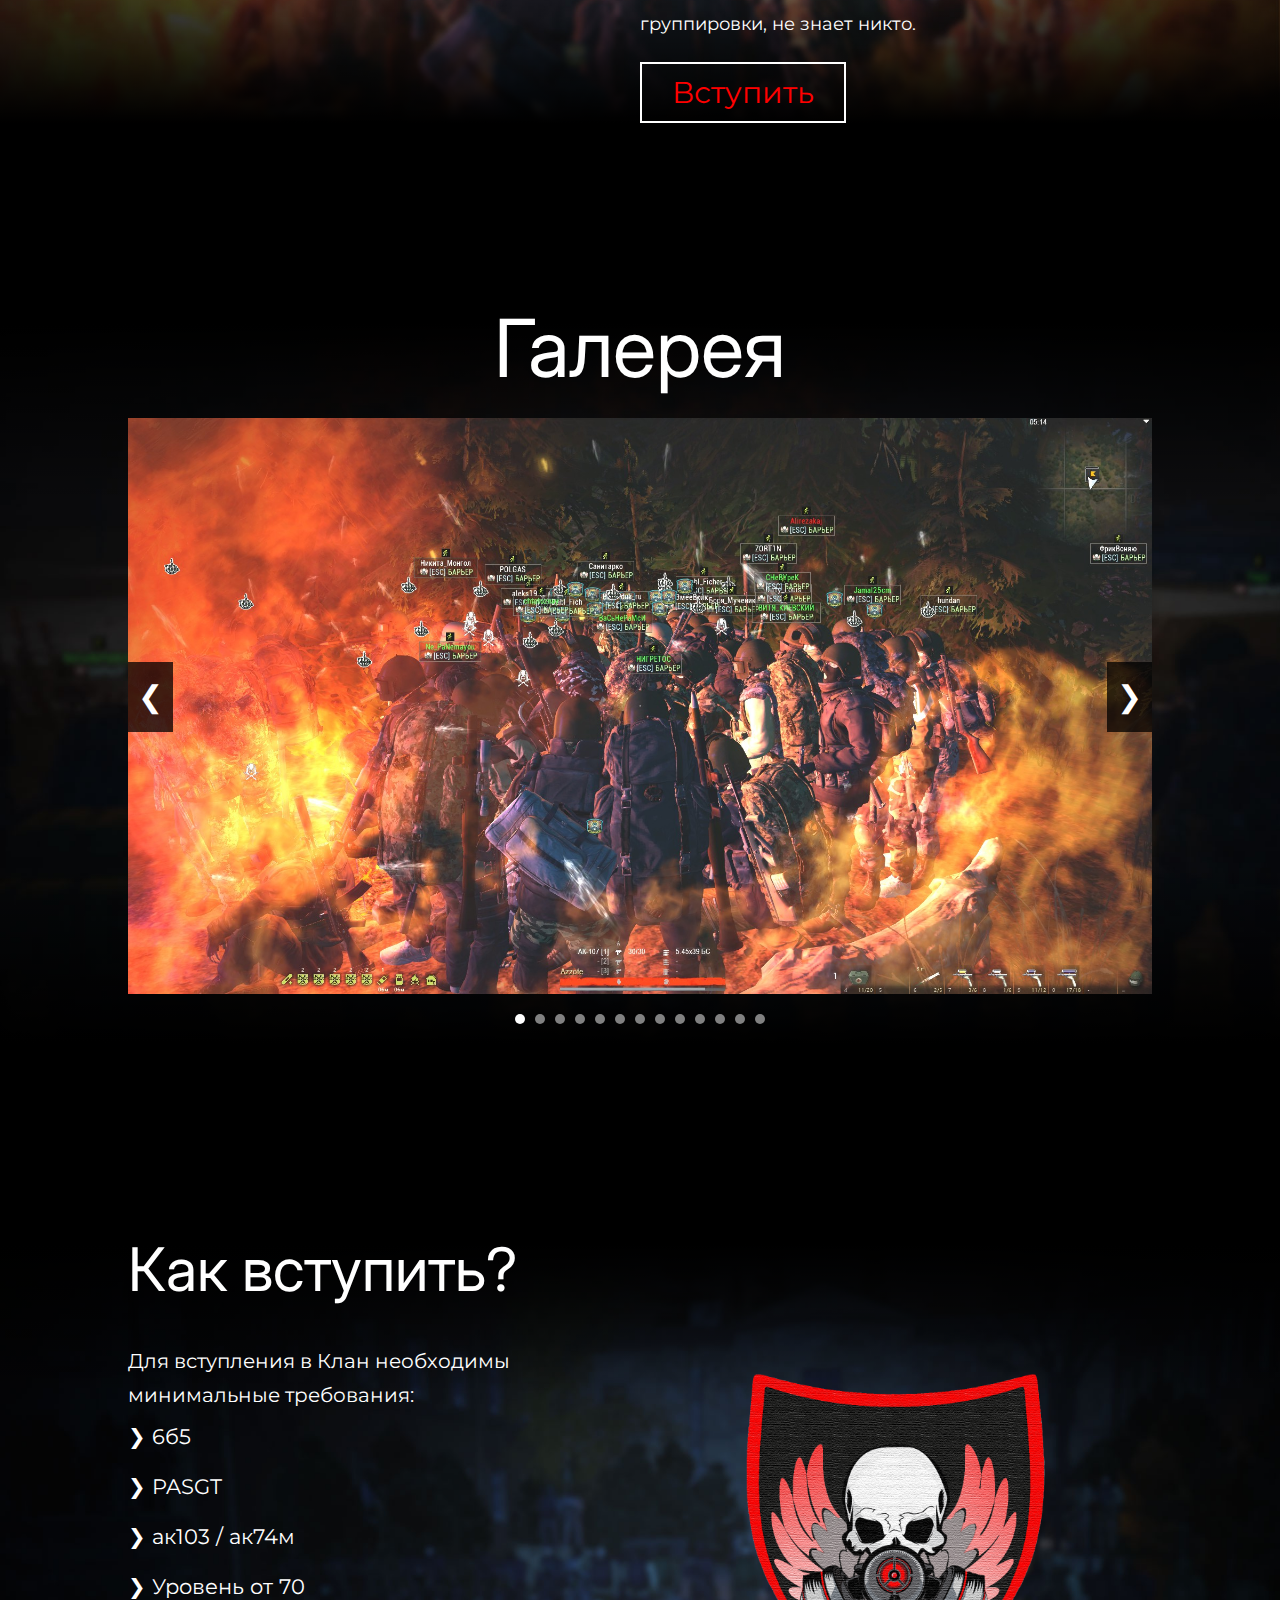
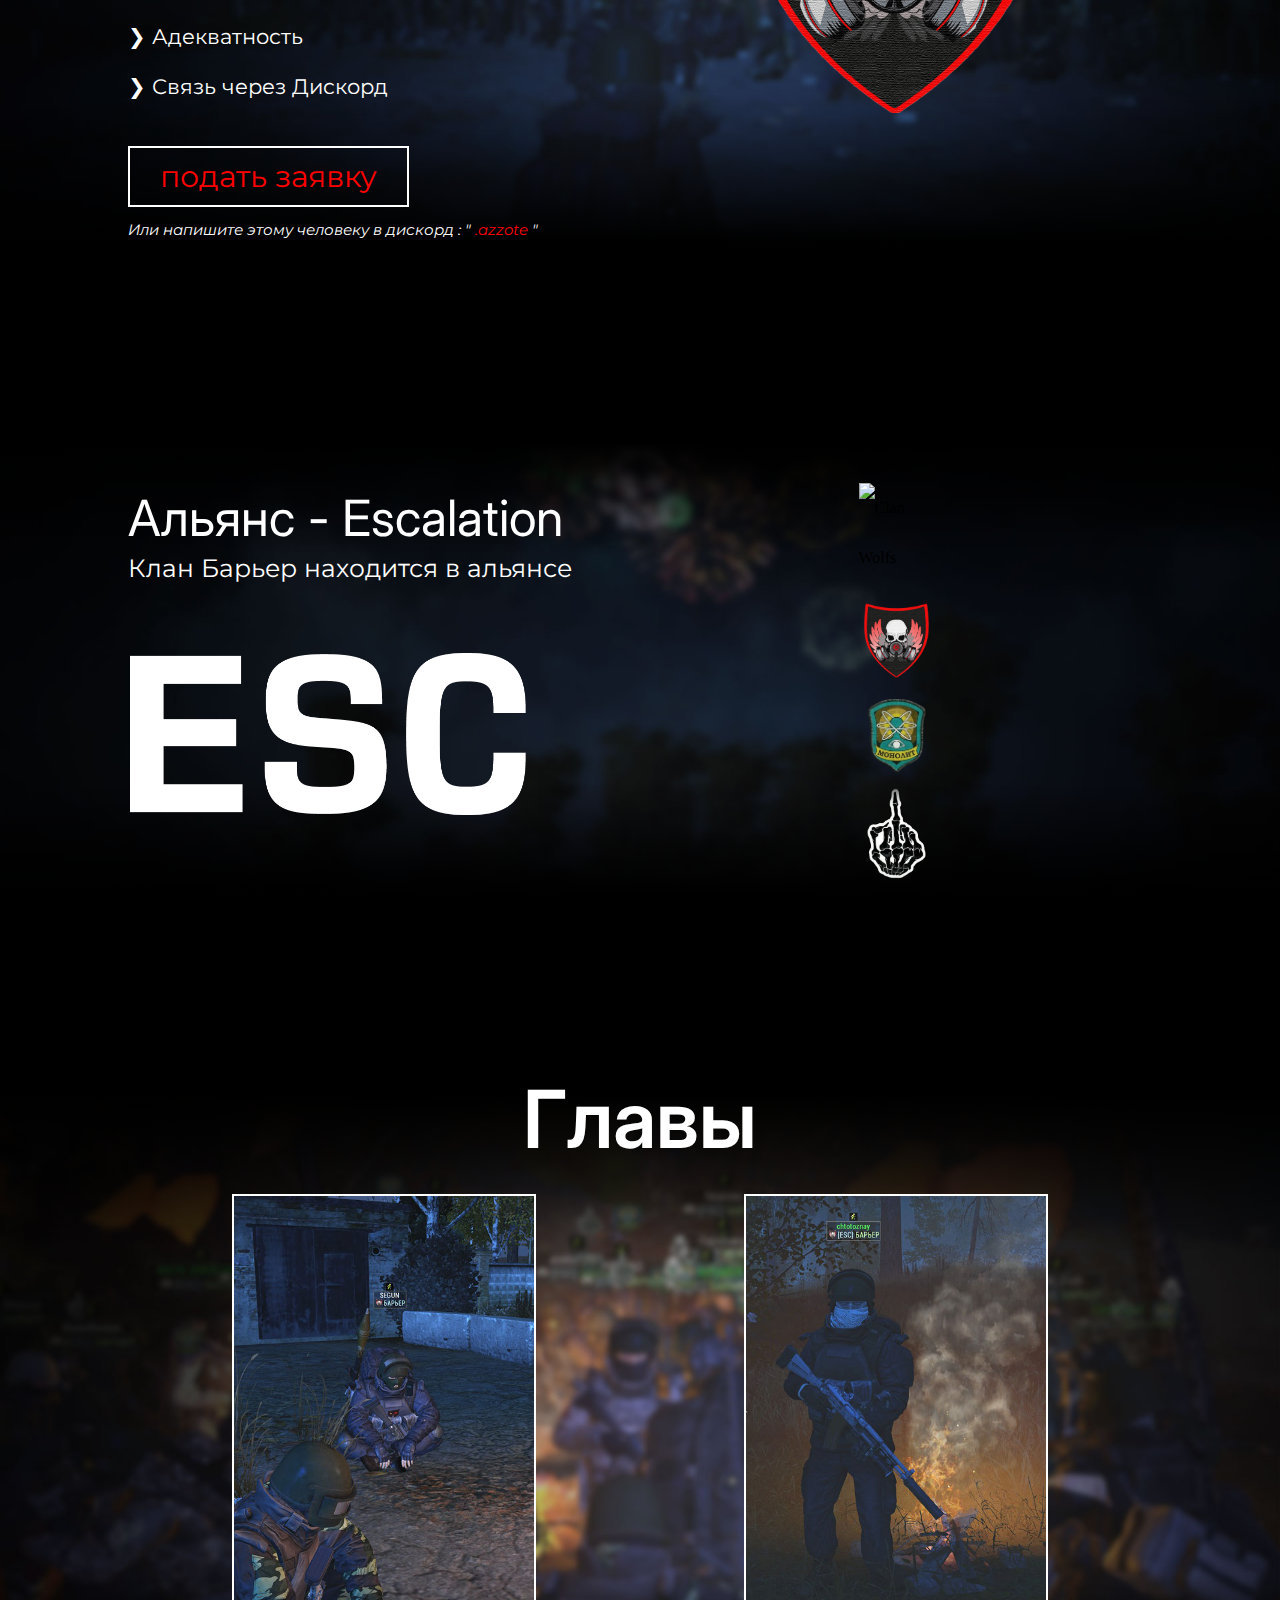
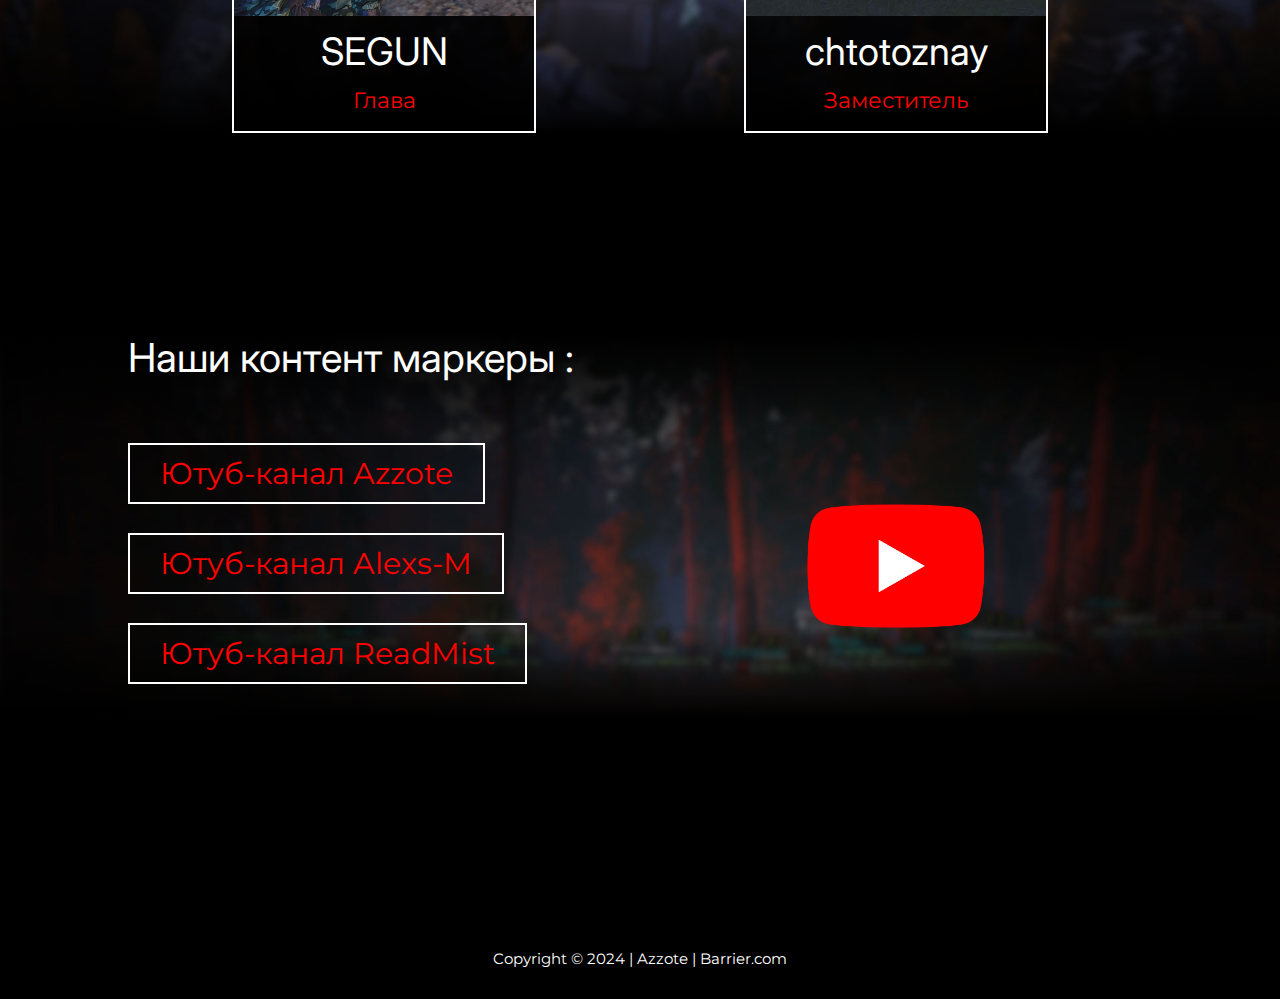
==== commit e5394298: "Add files via upload" ====
--- a/index-ru.html
+++ b/index-ru.html
@@ -54,7 +54,7 @@
                     </div>
                     <div class="col col-3">
                         <h3>Кто мы ?</h3>
-                        <p>Группа «Барьер» — это собрание единомышленников, больше похожее на религиозную секту. Ее члены считают, что центр Зоны — это только их территория. Большинство сталкеров презирают бойцов Барьера, считая их «сумасшедшими». С момента своего создания группировка препятствовала продвижению сталкеров в Центр Зоны, мотивируя это недобрыми намерениями. По слухам, «Барьер» имеет большую базу где-то ближе к Центру Зоны, но точного ее местонахождения, кроме самих членов группировки, не знает никто.</p>
+                        <p>Клан «Барьер» — это собрание единомышленников, больше похожее на религиозную секту. Ее члены считают, что центр Зоны — это только их территория. Большинство сталкеров презирают бойцов Барьера, считая их «сумасшедшими». С момента своего создания группировка препятствовала продвижению сталкеров в Центр Зоны, мотивируя это недобрыми намерениями. По слухам, «Барьер» имеет большую базу где-то ближе к Центру Зоны, но точного ее местонахождения, кроме самих членов группировки, не знает никто.</p>
                         <a href="#comment-intergrer">Вступить</a>
                     </div>
                 </div>
@@ -111,11 +111,11 @@
                             <li>&#10095; 6б5</li>
                             <li>&#10095; PASGT</li>
                             <li>&#10095; ак103 / ак74м</li>
-                            <li>&#10095; Уровень от 75</li>
+                            <li>&#10095; Уровень от 70</li>
                             <li>&#10095; Адекватность</li>
                             <li>&#10095; Связь через Дискорд</li>
                         </ul>
-                        <a href="https://discord.gg/MMHfWuxh">Вступить</a>
+                        <a href="https://discord.gg/MMHfWuxh">подать заявку</a>
                         <p>Или напишите этому человеку в дискорд : "<span class="red"> .azzote </span>"</p>                    
                     </div>
                     <div class="col col-3 flex-centre">
@@ -144,7 +144,6 @@
                         <img src="./images/aliance/barriere.png" alt="Clan Barriere">
                         <img src="./images/aliance/monolith.png" alt="Clan Monolith">
                         <img src="./images/aliance/scorn.png" alt="Clan Scorn">
-                        <img src="" alt="Clan Black inquisition">
                     </div>
                 </div>
             </div>
@@ -196,7 +195,7 @@
                         <ul>
                             <li><a href="https://www.youtube.com/channel/UCKwwTq1JqTWRzMQctlSP5Tg">Ютуб-канал Azzote</a></li>
                             <li><a href="https://www.youtube.com/@aleksm9999">Ютуб-канал Alexs-M</a></li>
-                            <li><a href="https://www.youtube.com/@iwannadie5964">Ютуб-канал Iwanadie</a></li>
+                            <li><a href="https://www.youtube.com/@iwannadie5964">Ютуб-канал ReadMist</a></li>
                         </ul>
                     </div>
                     <div class="col col-3 flex-centre">
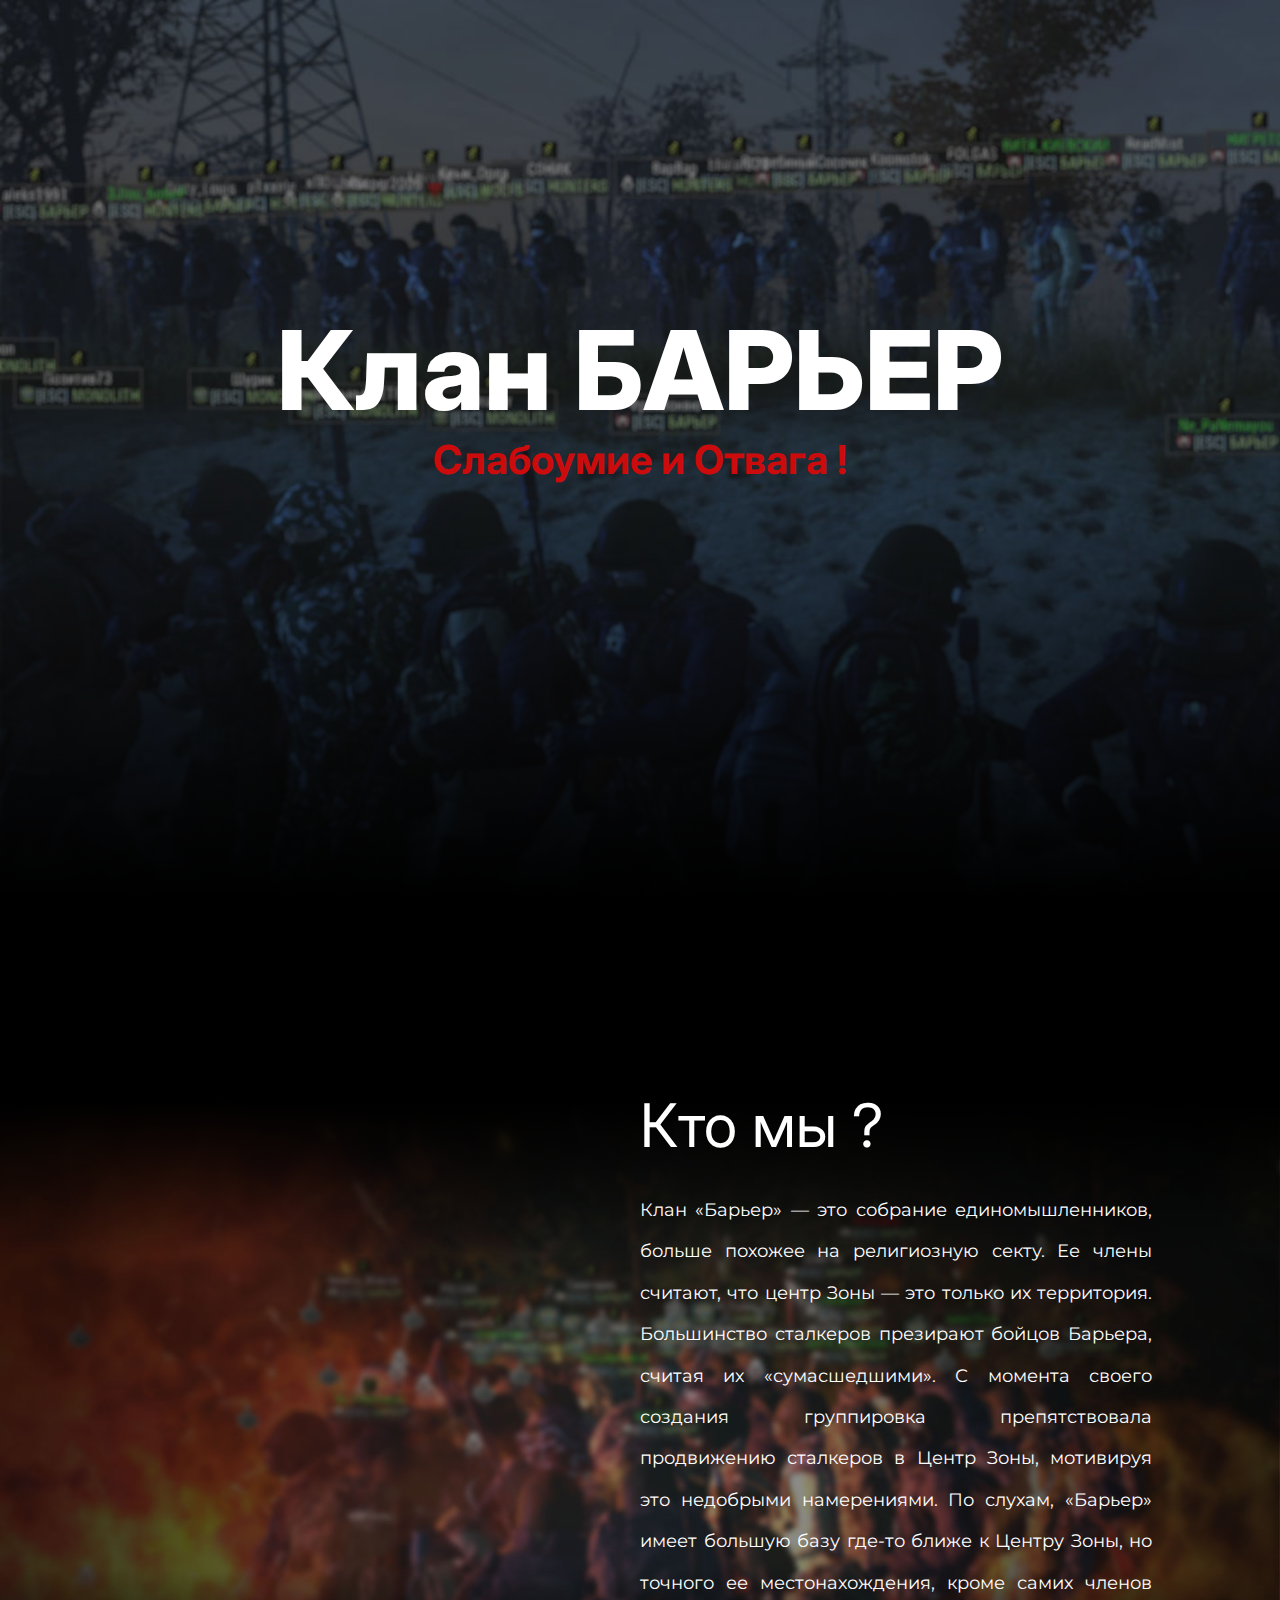
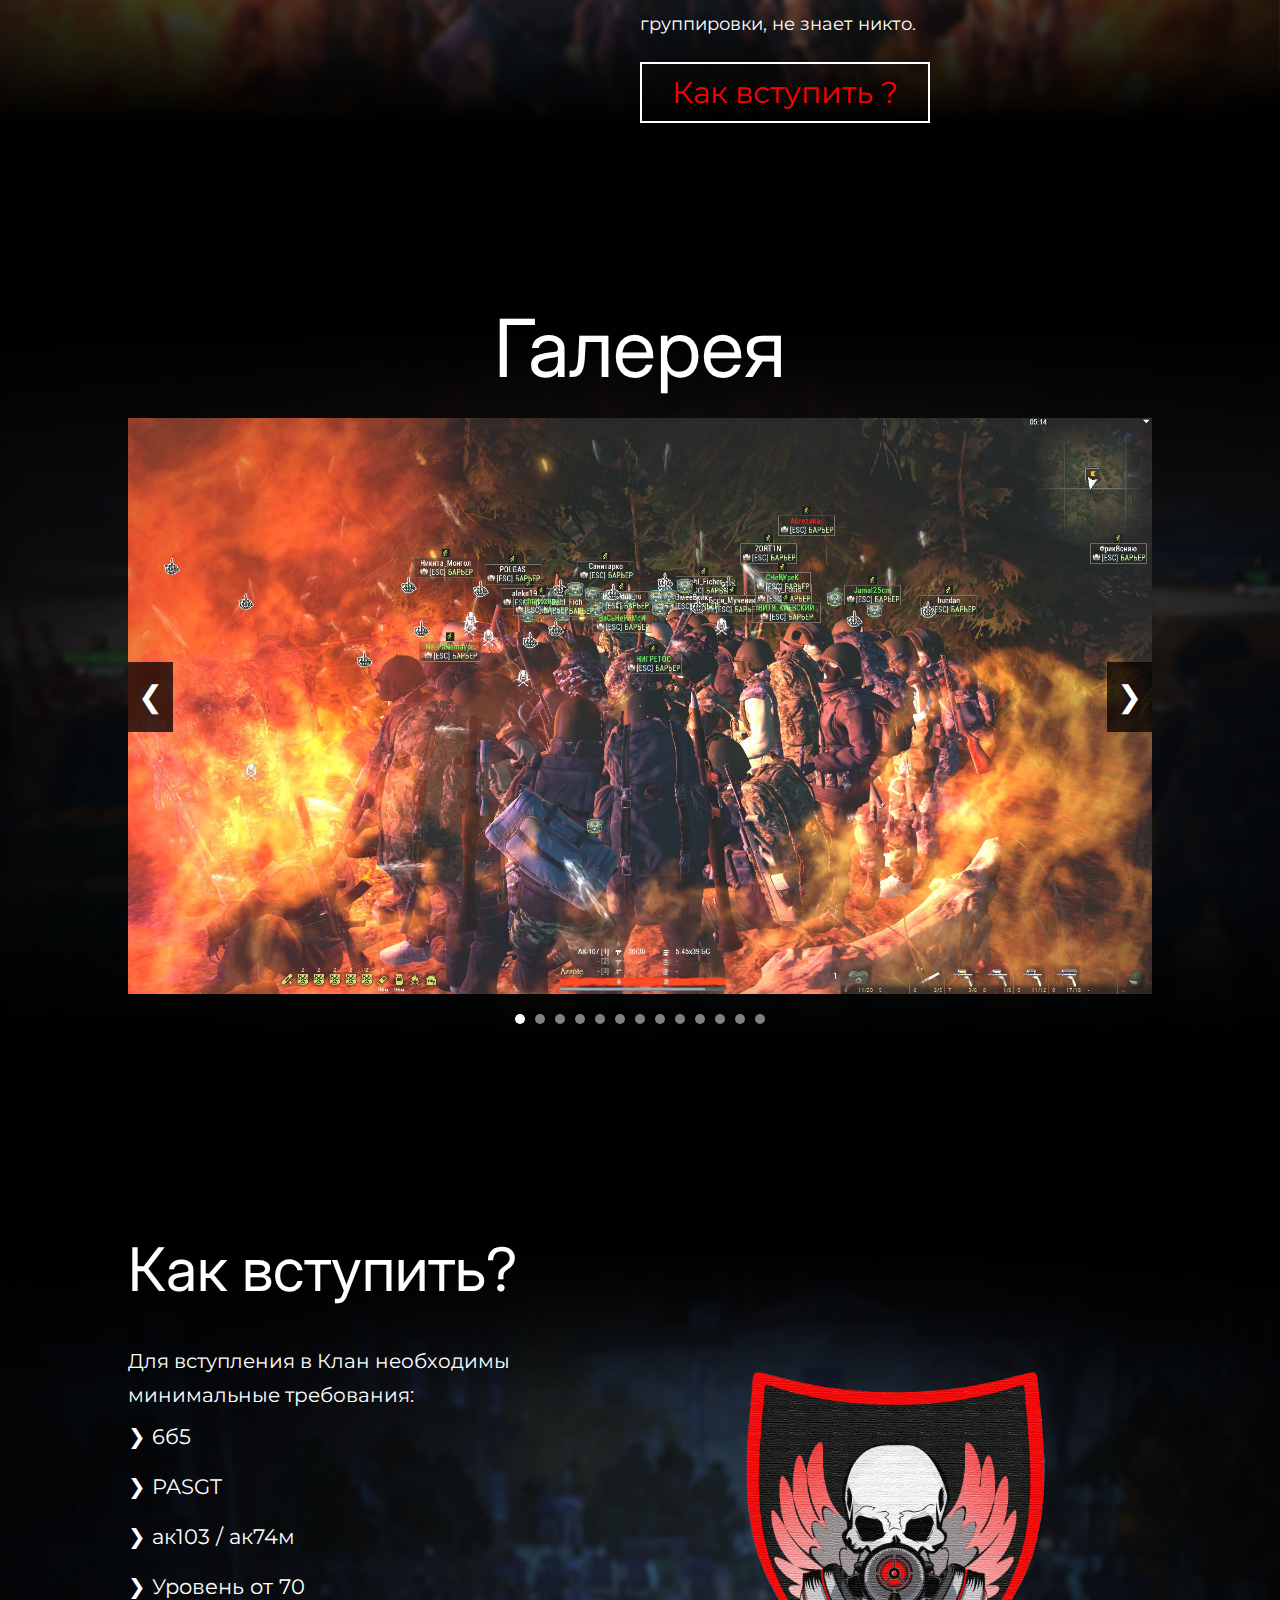
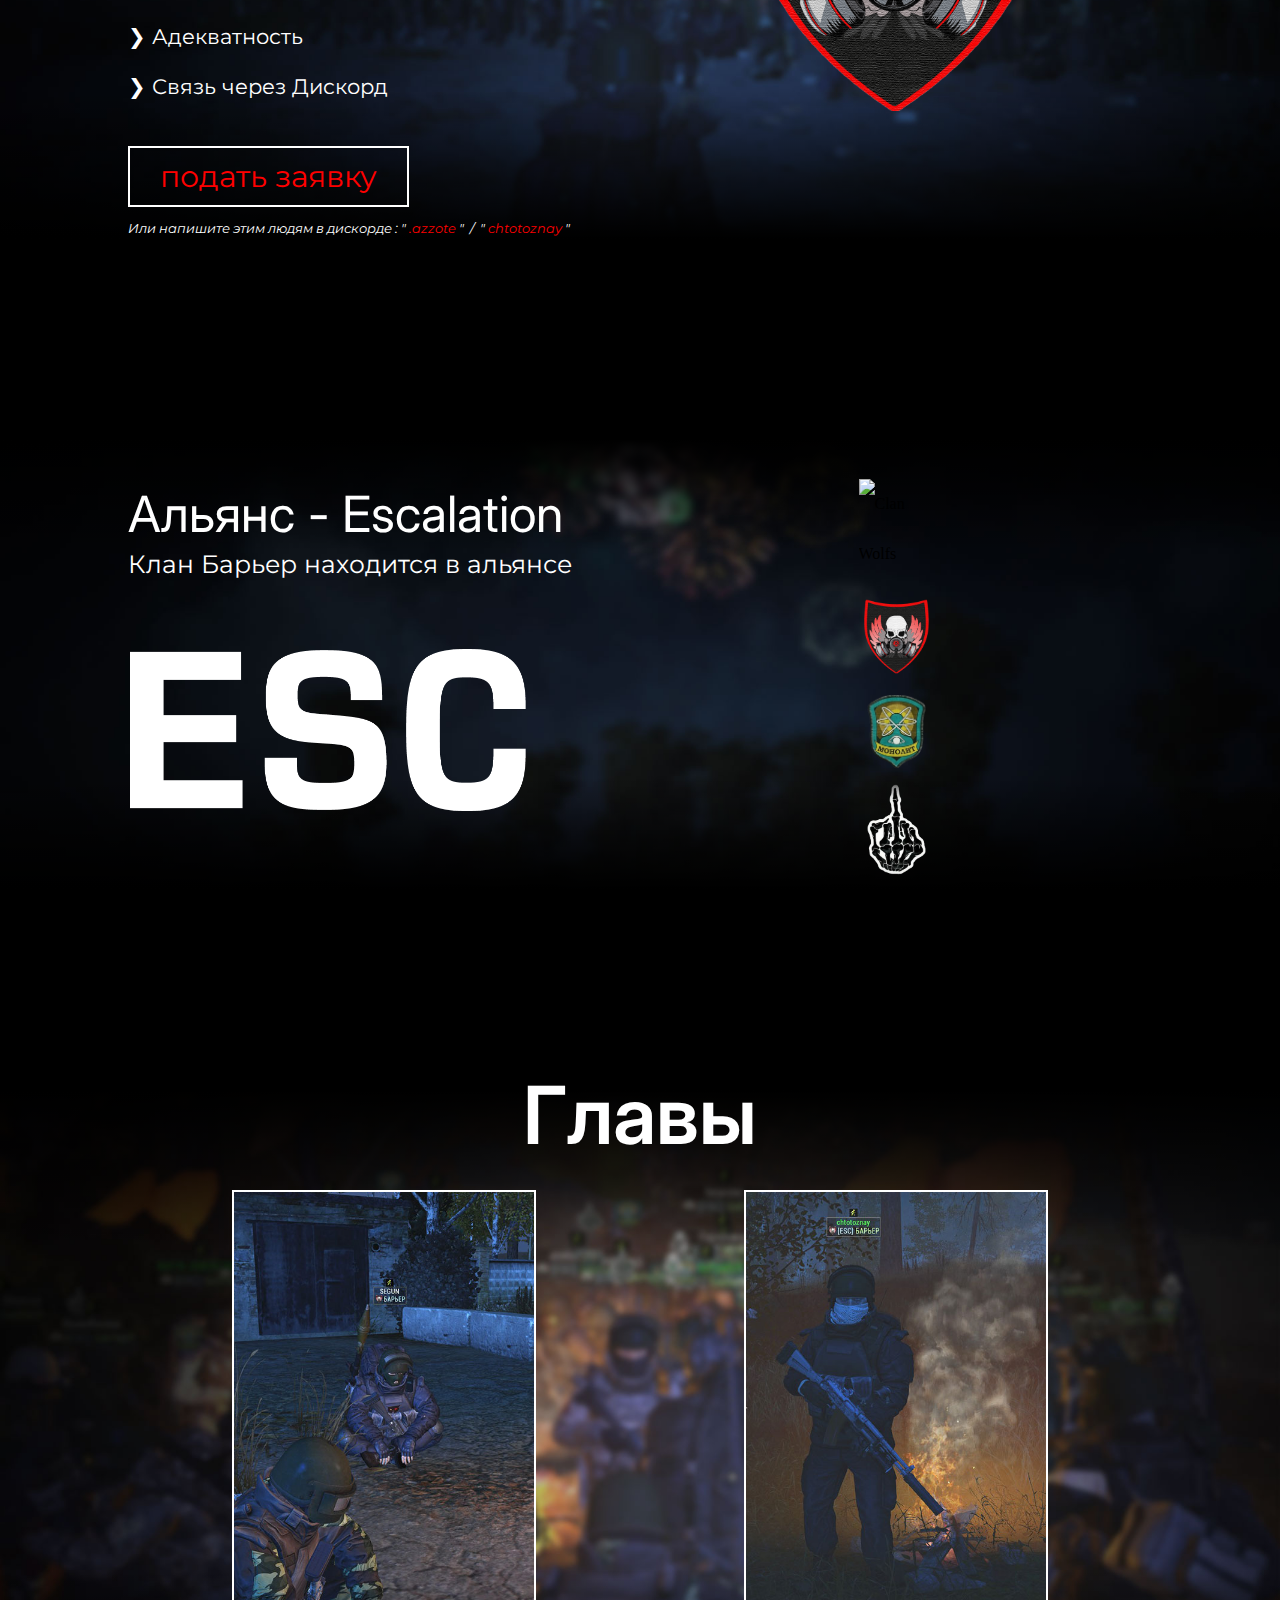
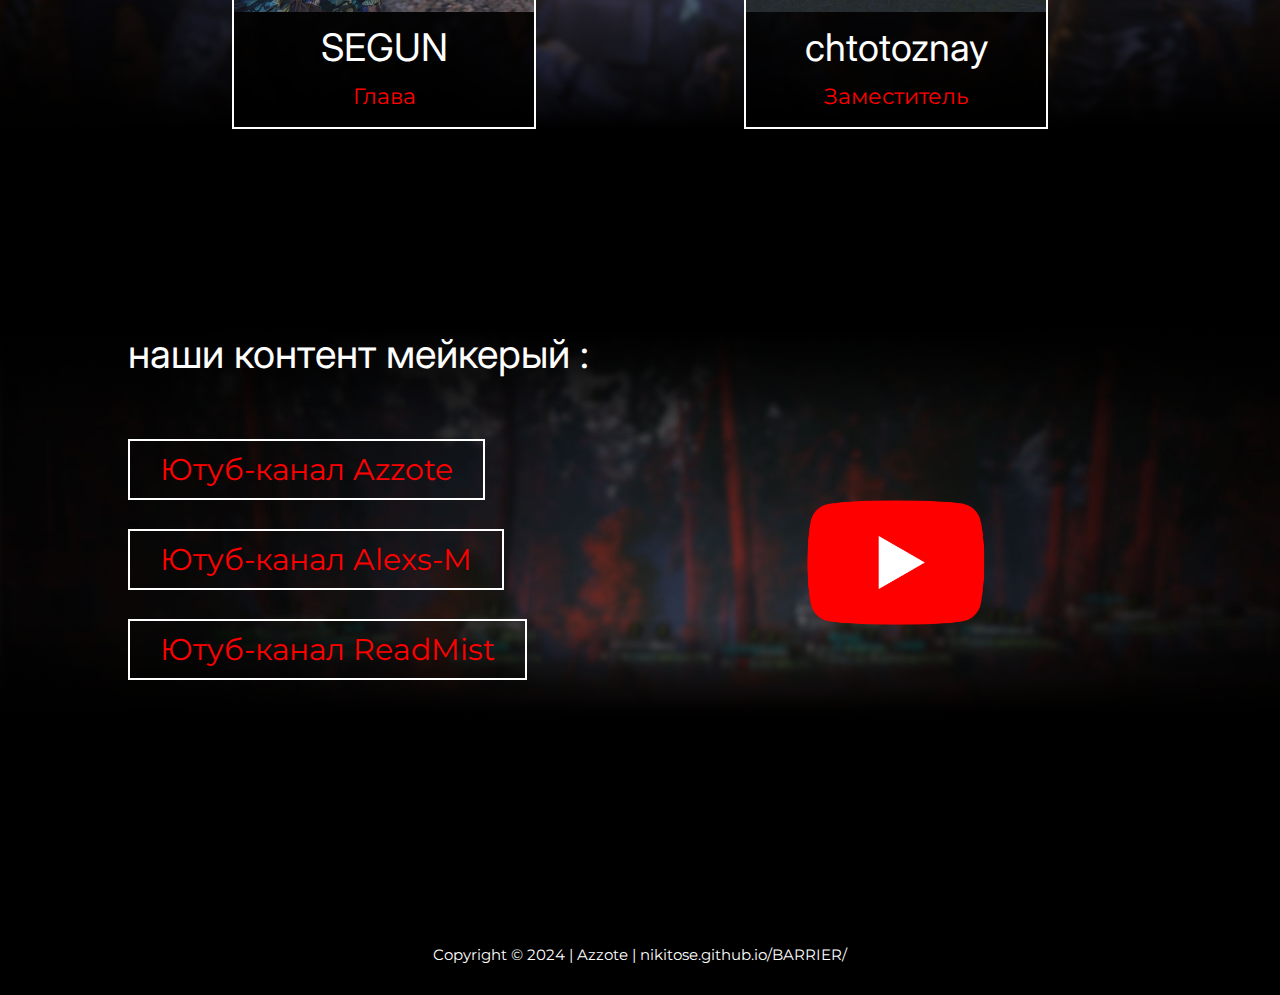
==== commit 2bbe6f57: "Add files via upload" ====
--- a/index-ru.html
+++ b/index-ru.html
@@ -55,7 +55,7 @@
                     <div class="col col-3">
                         <h3>Кто мы ?</h3>
                         <p>Клан «Барьер» — это собрание единомышленников, больше похожее на религиозную секту. Ее члены считают, что центр Зоны — это только их территория. Большинство сталкеров презирают бойцов Барьера, считая их «сумасшедшими». С момента своего создания группировка препятствовала продвижению сталкеров в Центр Зоны, мотивируя это недобрыми намерениями. По слухам, «Барьер» имеет большую базу где-то ближе к Центру Зоны, но точного ее местонахождения, кроме самих членов группировки, не знает никто.</p>
-                        <a href="#comment-intergrer">Вступить</a>
+                        <a href="#comment-intergrer">Как вступить ?</a>
                     </div>
                 </div>
             </div>
@@ -115,8 +115,8 @@
                             <li>&#10095; Адекватность</li>
                             <li>&#10095; Связь через Дискорд</li>
                         </ul>
-                        <a href="https://discord.gg/MMHfWuxh">подать заявку</a>
-                        <p>Или напишите этому человеку в дискорд : "<span class="red"> .azzote </span>"</p>                    
+                        <a href="https://discord.gg/k7S7yH5h">подать заявку</a>
+                        <p>Или напишите этим людям в дискорде : "<span class="red"> .azzote </span>"&nbsp;&nbsp;/&nbsp;&nbsp;"<span class="red"> chtotoznay </span>"</p>                    
                     </div>
                     <div class="col col-3 flex-centre">
                         <img src="./images/logo.png">
@@ -189,7 +189,7 @@
             <div class="degrader-2">
                 <div class="content wrapper">
                     <div class="col col-6">
-                        <h3>Наши контент маркеры :</h3>
+                        <h3>наши контент мейкерый :</h3>
                     </div>
                     <div class="col col-3">
                         <ul>
@@ -217,7 +217,7 @@
         <div class="degrader-2">
             <div class="content wrapper">
                 <div class="col col-6">
-                    <p>Copyright © 2024 | Azzote | Barrier.com</p>
+                    <p>Copyright © 2024 | Azzote | nikitose.github.io/BARRIER/</p>
                 </div>
             </div>
         </div>
--- a/style.css
+++ b/style.css
@@ -155,7 +155,7 @@
 }
 
 header nav li {
-    cursor: pointer;
+    cursor: default;
     margin-right: 40px;
     transition: 0.4s all;
 }
@@ -486,7 +486,7 @@
 
 .comment-intergrer p:last-child {
     font-style: italic;
-    font-size: 15px;
+    font-size: 13px;
     margin: 10px 0 0 0;
 }
 
@@ -526,7 +526,7 @@
     }
 
     .comment-intergrer p:last-child {
-        font-size: 13px;
+        font-size: 10px;
         margin: 15px 0 0 30px;
     }
 
@@ -751,4 +751,4 @@
         font-size: 12px;
     }
 
-} +} 
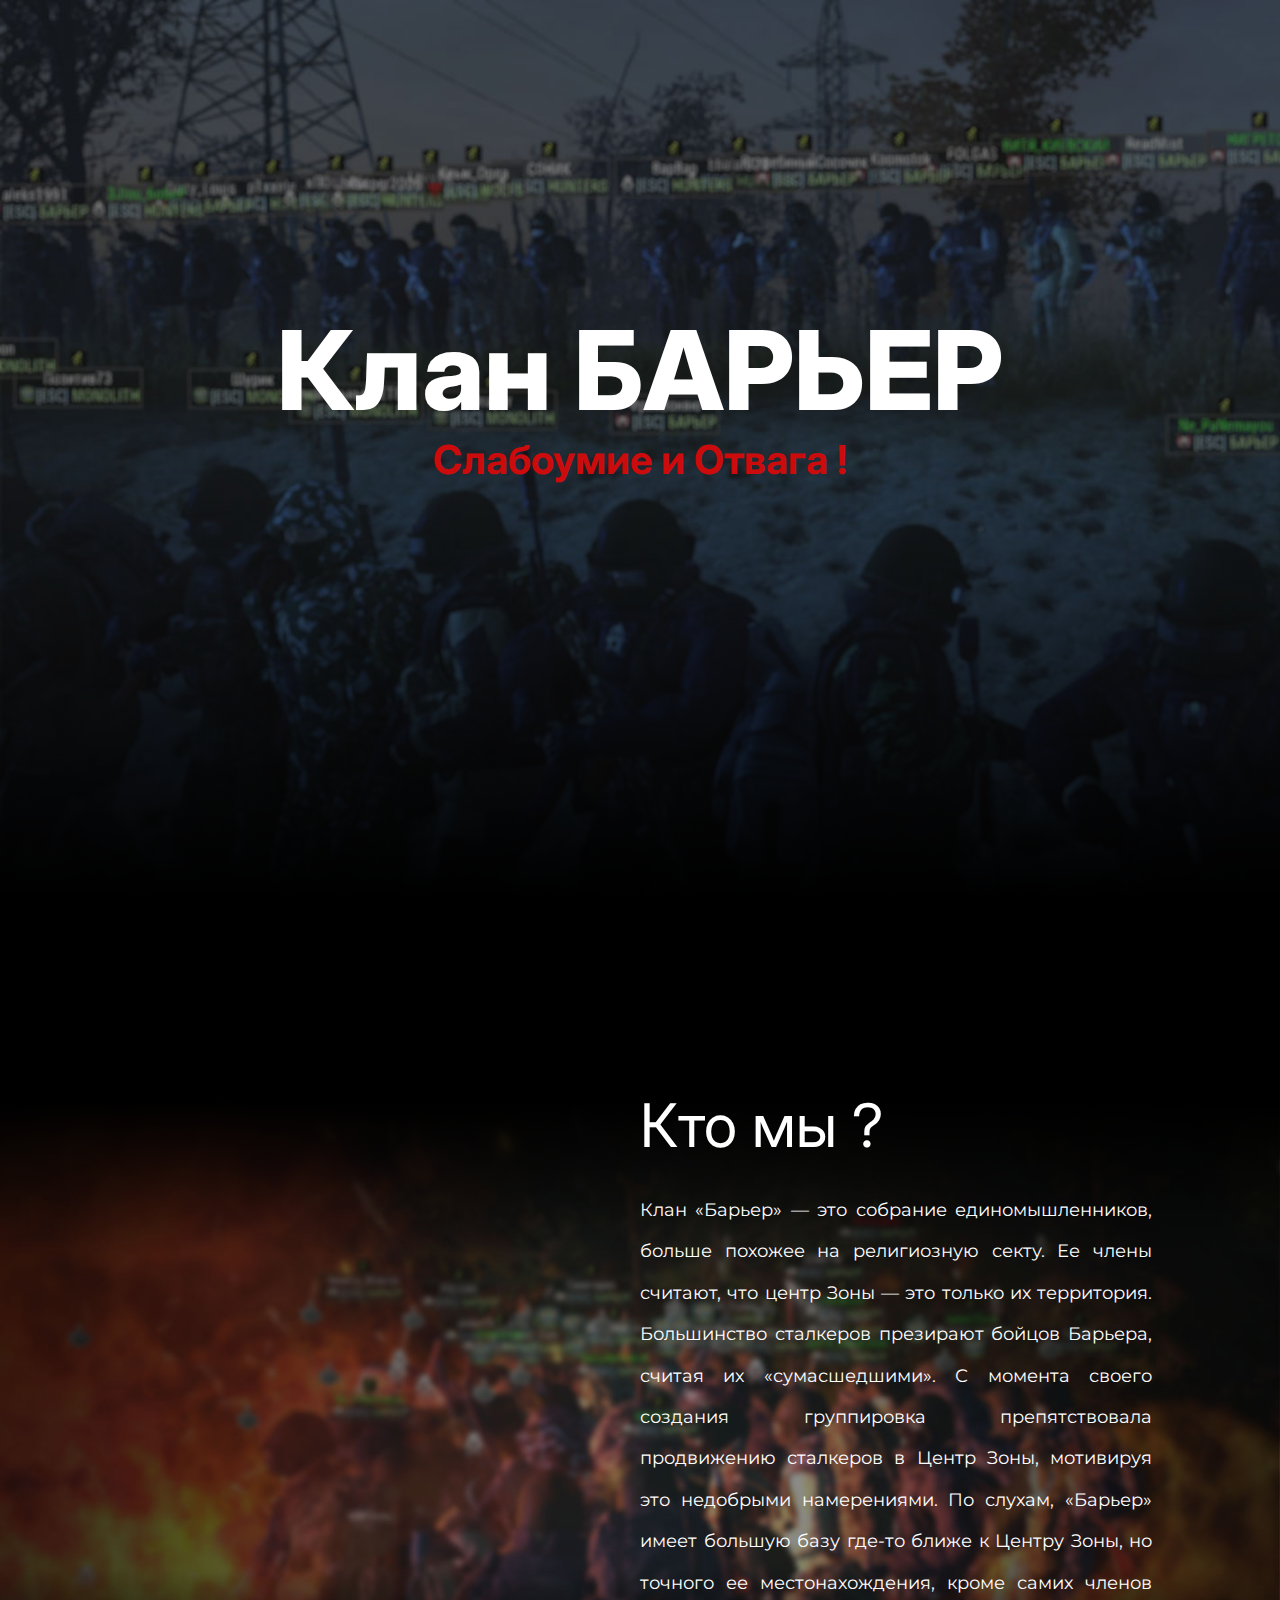
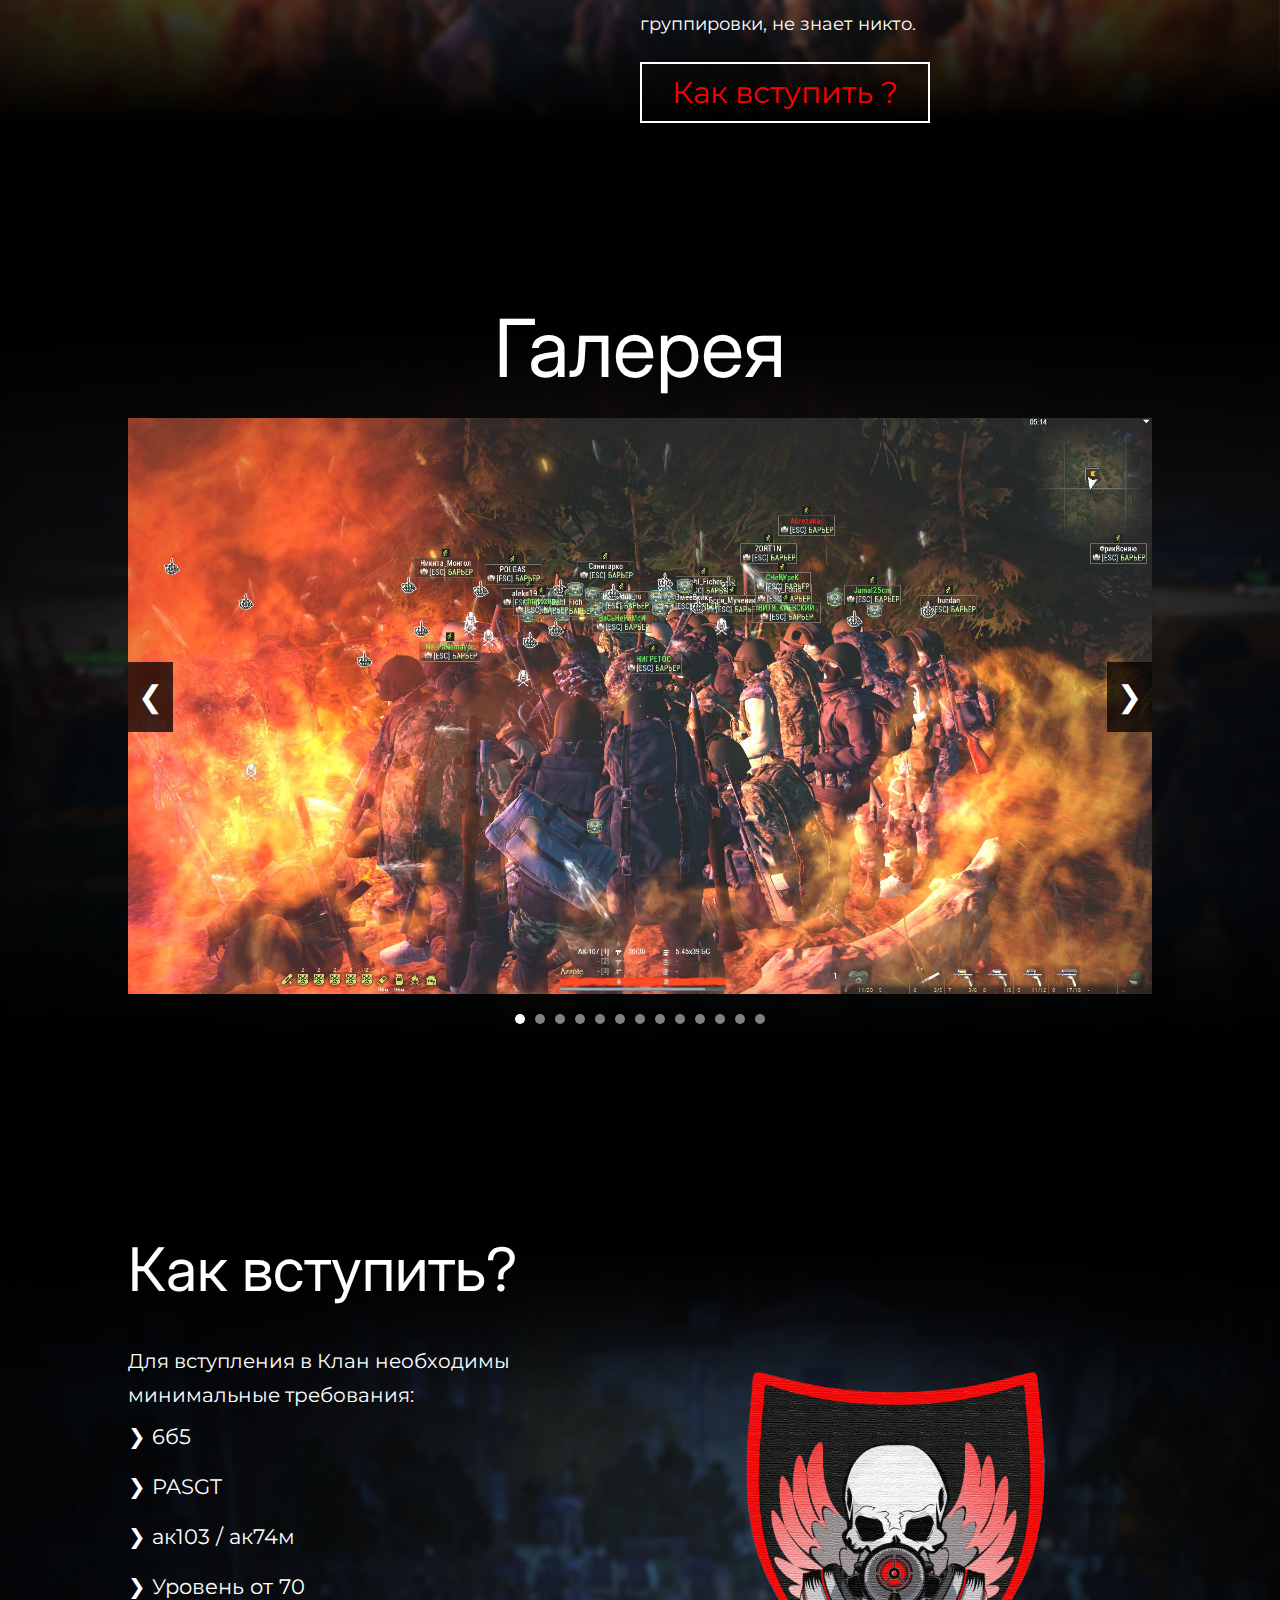
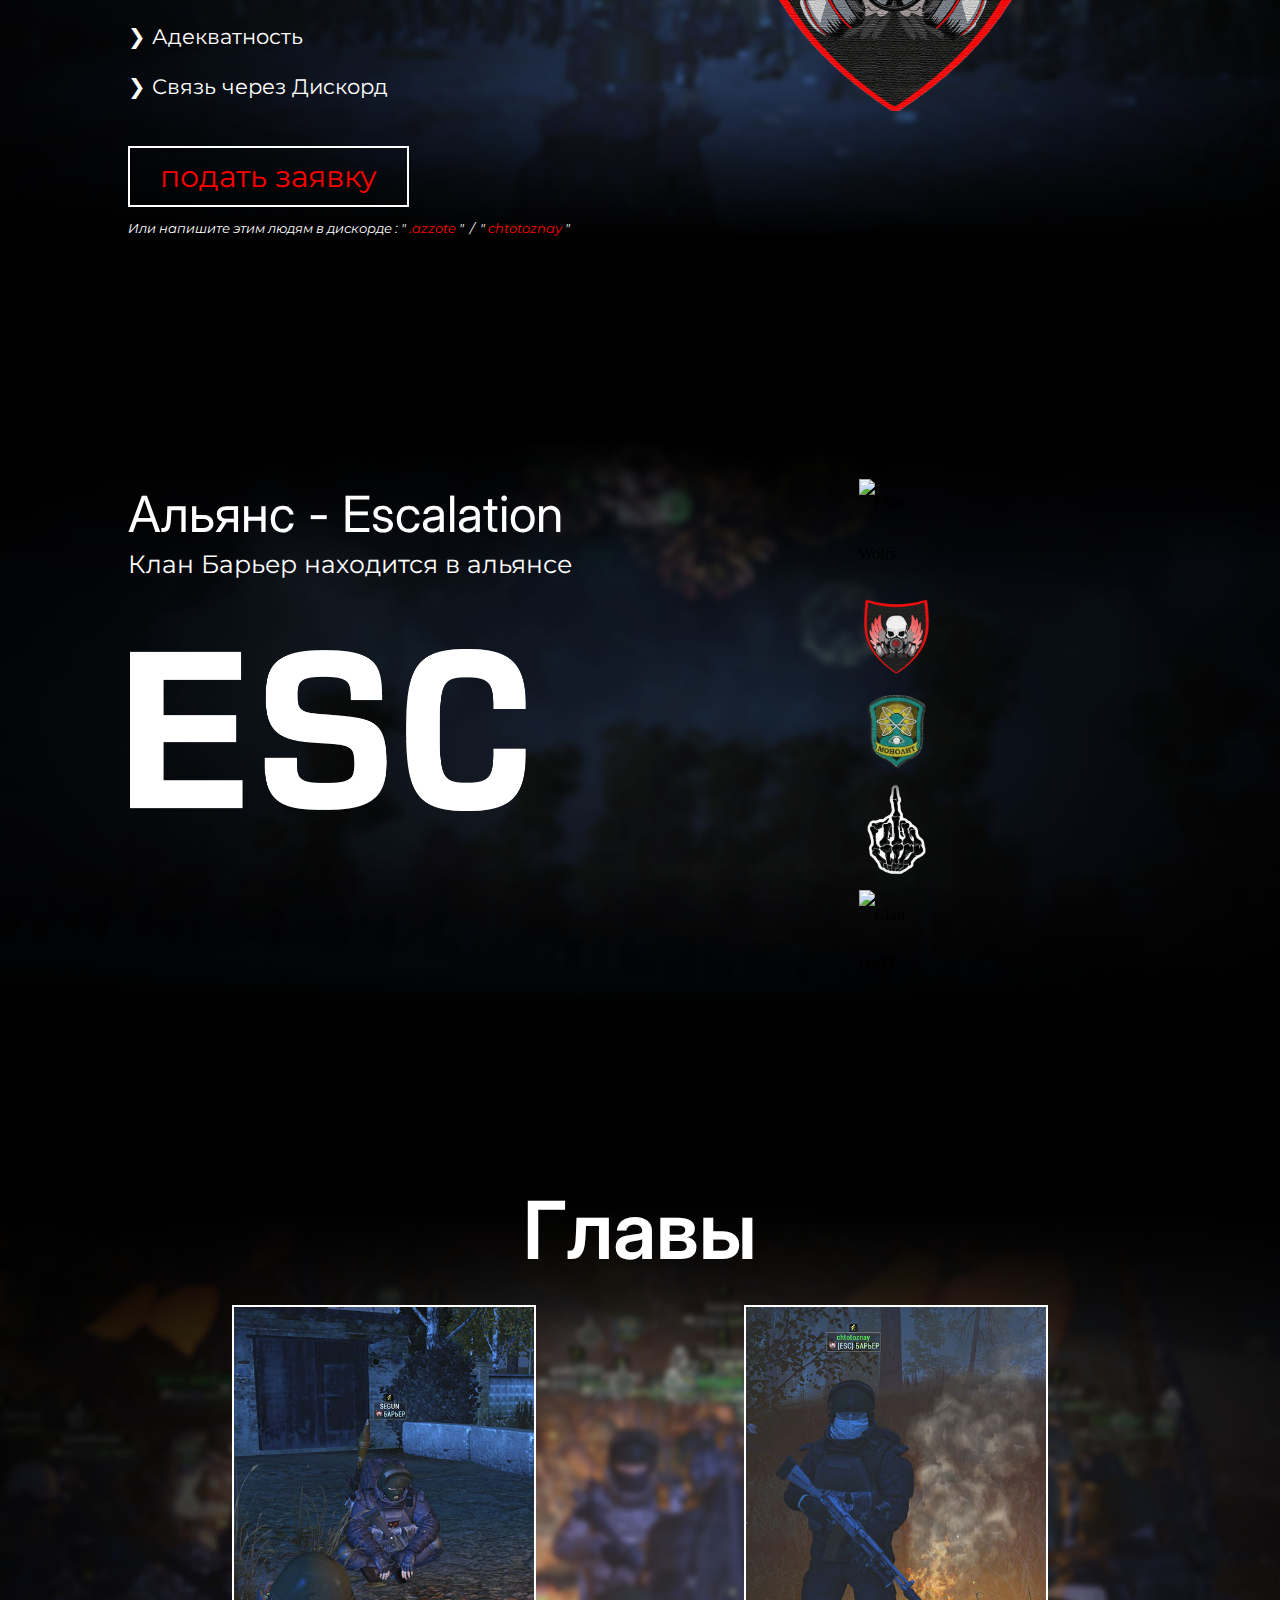
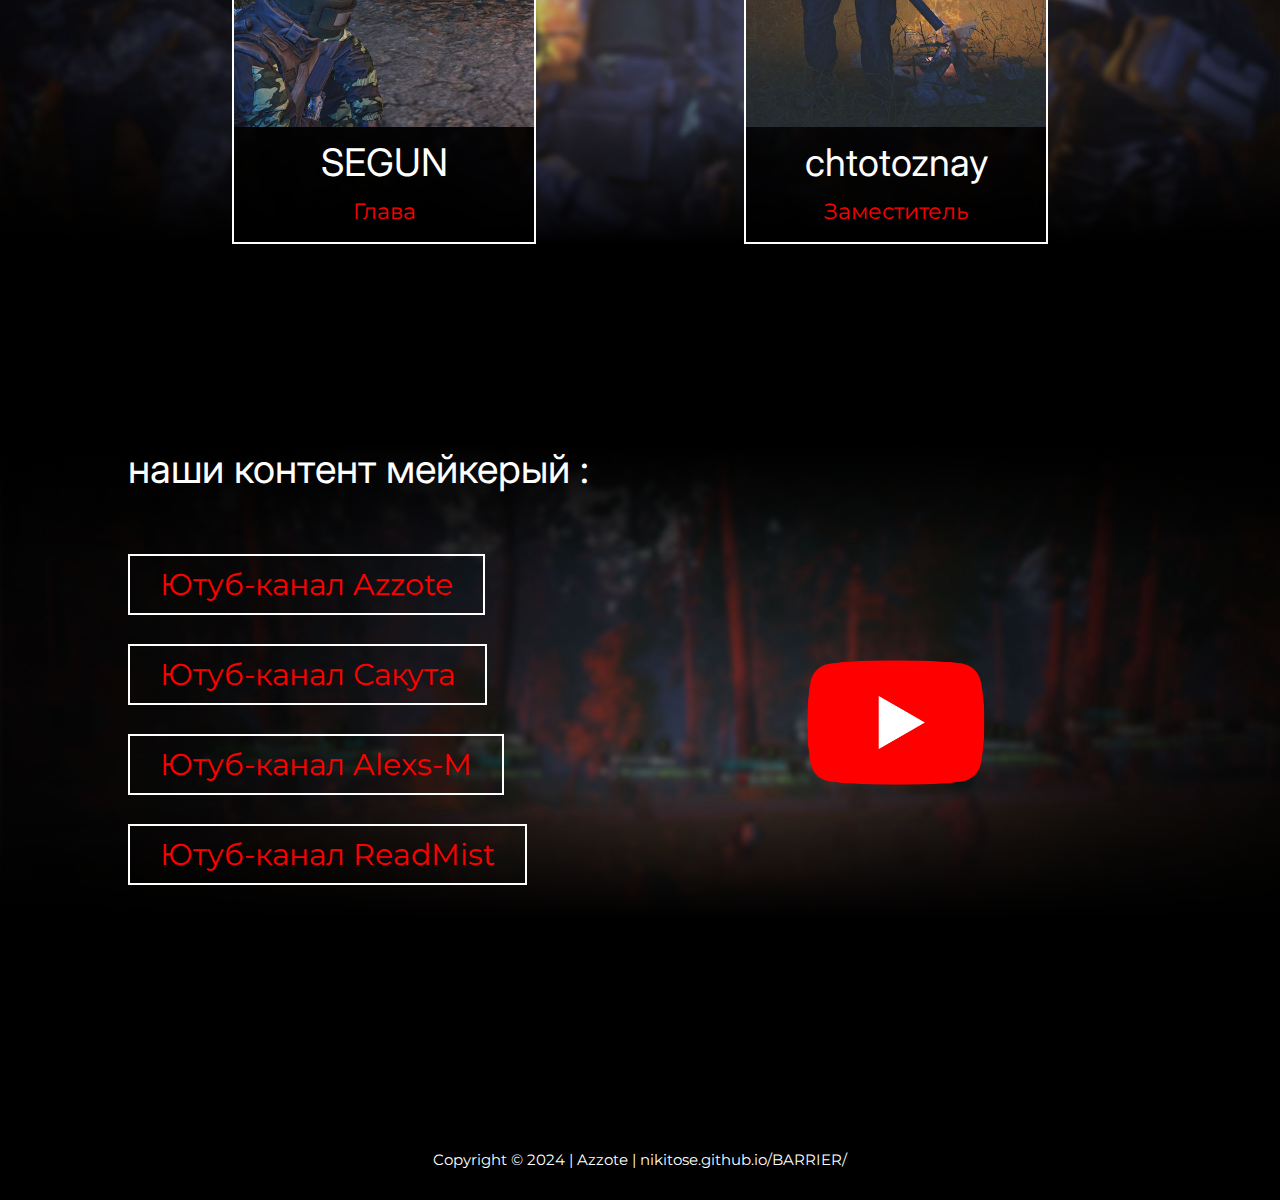
==== commit 7a91ccaf: "Add files via upload" ====
--- a/index-ru.html
+++ b/index-ru.html
@@ -115,7 +115,7 @@
                             <li>&#10095; Адекватность</li>
                             <li>&#10095; Связь через Дискорд</li>
                         </ul>
-                        <a href="https://discord.gg/k7S7yH5h">подать заявку</a>
+                        <a href="https://discord.gg/C5mcVbQR">подать заявку</a>
                         <p>Или напишите этим людям в дискорде : "<span class="red"> .azzote </span>"&nbsp;&nbsp;/&nbsp;&nbsp;"<span class="red"> chtotoznay </span>"</p>                    
                     </div>
                     <div class="col col-3 flex-centre">
@@ -144,6 +144,7 @@
                         <img src="./images/aliance/barriere.png" alt="Clan Barriere">
                         <img src="./images/aliance/monolith.png" alt="Clan Monolith">
                         <img src="./images/aliance/scorn.png" alt="Clan Scorn">
+                        <img src="./images/aliance/logo-HATE.png" alt="Clan HATE">
                     </div>
                 </div>
             </div>
@@ -194,6 +195,7 @@
                     <div class="col col-3">
                         <ul>
                             <li><a href="https://www.youtube.com/channel/UCKwwTq1JqTWRzMQctlSP5Tg">Ютуб-канал Azzote</a></li>
+                            <li><a href="https://www.youtube.com/@Sakuta.Azusagawa">Ютуб-канал Сакута</a></li>
                             <li><a href="https://www.youtube.com/@aleksm9999">Ютуб-канал Alexs-M</a></li>
                             <li><a href="https://www.youtube.com/@iwannadie5964">Ютуб-канал ReadMist</a></li>
                         </ul>
